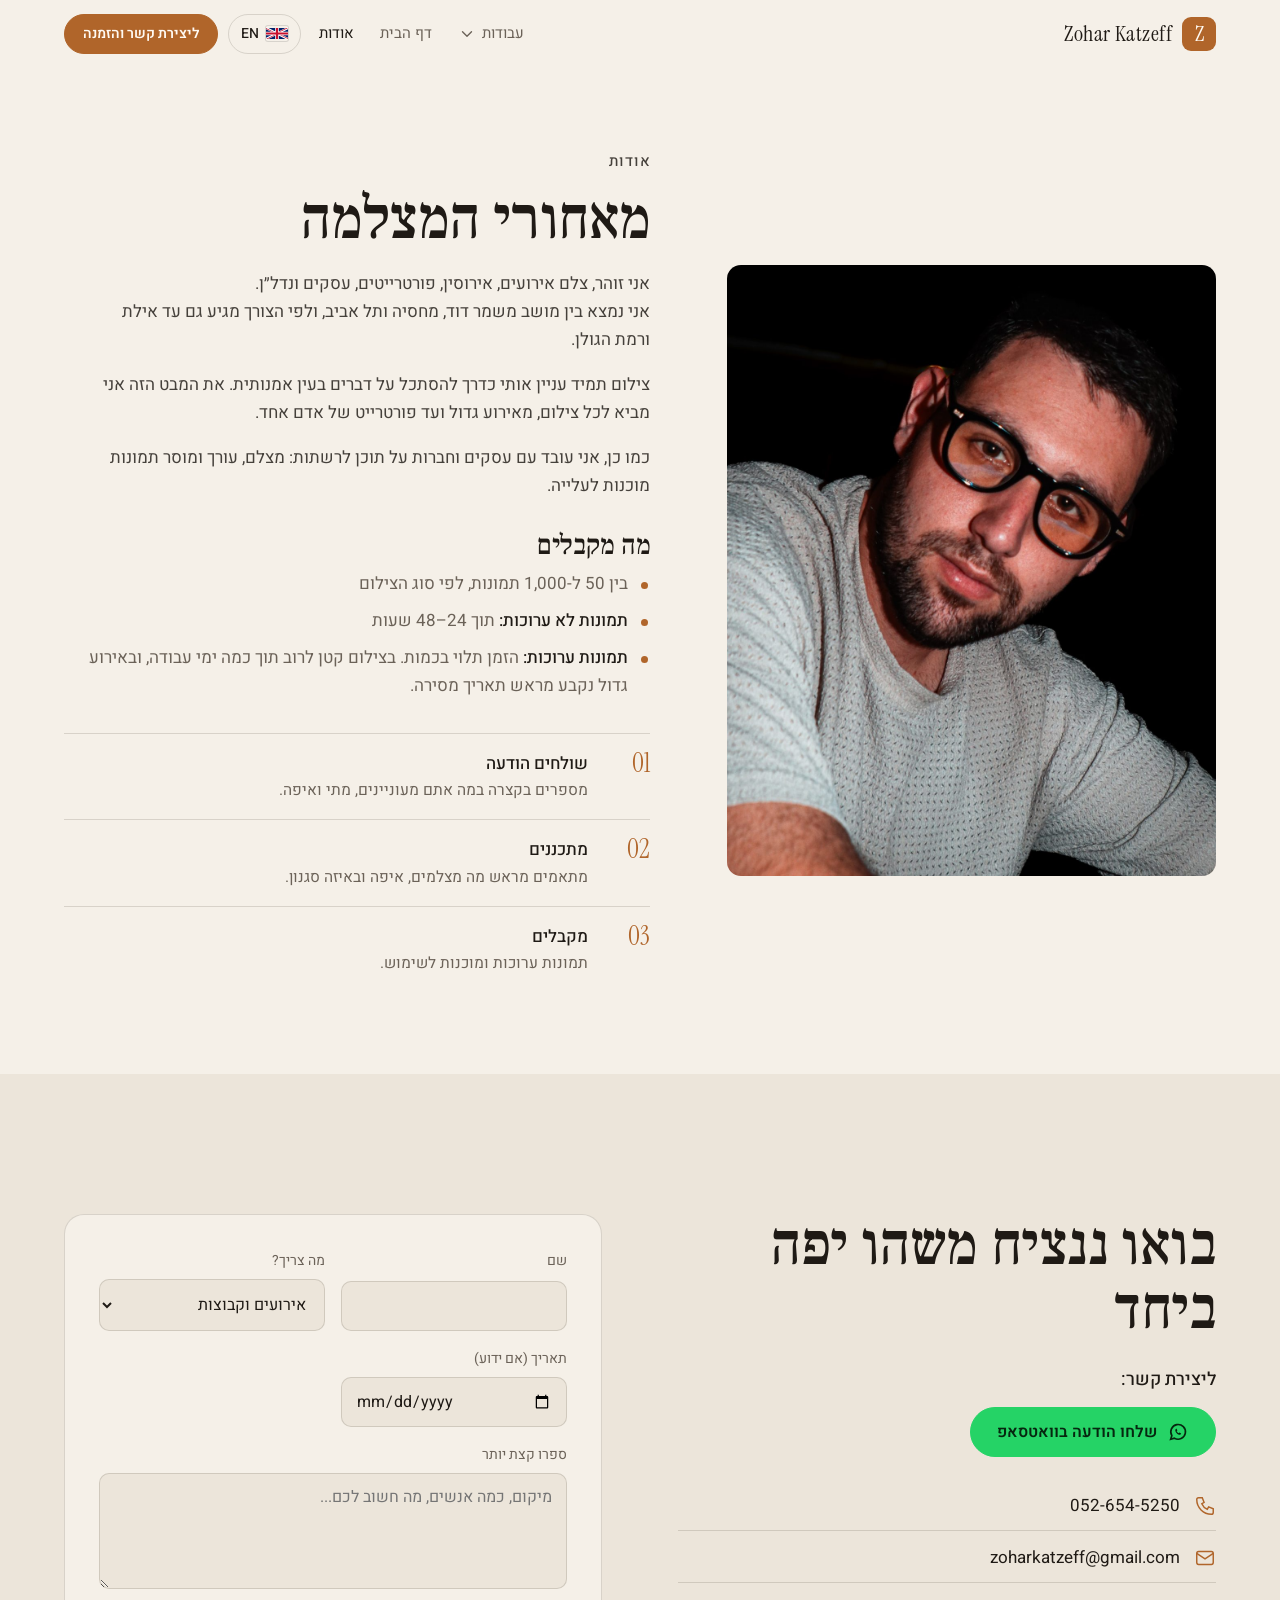
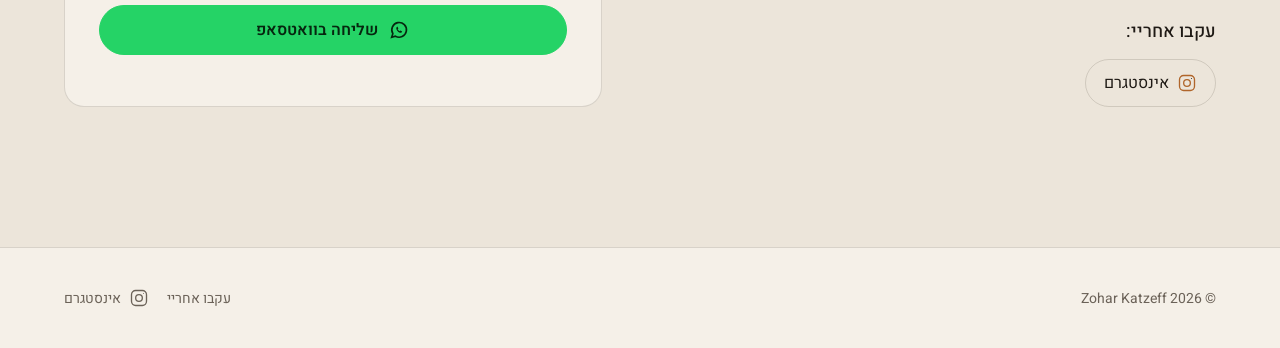
==== about/index.html @ 6be31888 "Portraits: swap the silhouette for the nose-to-nose laugh" ====
<!doctype html>
<html lang="he" dir="rtl">
<head>
<meta charset="utf-8">
<meta name="viewport" content="width=device-width, initial-scale=1, viewport-fit=cover">
<title>אודות וצור קשר · זוהר קאצף צלם</title>
<meta name="description" content="זוהר קאצף, צלם אירועים, אירוסין, פורטרייטים, עסקים ונדל״ן. משמר דוד, מחסיה, תל אביב וכל הארץ. מה מקבלים, איך עובדים ביחד, ויצירת קשר והזמנת צילום בוואטסאפ.">
<!-- seo -->
<link rel="canonical" href="https://zoharkatzeff.com/about/">
<meta property="og:url" content="https://zoharkatzeff.com/about/">
<meta property="og:type" content="website">
<meta property="og:locale" content="he_IL">
<link rel="alternate" hreflang="he" href="https://zoharkatzeff.com/about/">
<link rel="alternate" hreflang="en" href="https://zoharkatzeff.com/about/?lang=en">
<link rel="alternate" hreflang="x-default" href="https://zoharkatzeff.com/about/">
<!-- /seo -->
<meta property="og:title" content="About & contact · Zohar Katzeff">
<meta property="og:description" content="צלם · Photographer">
<meta property="og:image" content="https://zoharkatzeff.com/media/full/self-portrait-001.jpg">
<meta name="theme-color" content="#f5f0e8">
<link rel="icon" href="data:image/svg+xml,%3Csvg xmlns='http://www.w3.org/2000/svg' viewBox='0 0 64 64'%3E%3Crect width='64' height='64' rx='14' fill='%23121110'/%3E%3Ctext x='32' y='45' font-family='Georgia,serif' font-size='38' fill='%23e3a75f' text-anchor='middle'%3EZ%3C/text%3E%3C/svg%3E">
<link rel="preconnect" href="https://fonts.googleapis.com">
<link rel="preconnect" href="https://fonts.gstatic.com" crossorigin>
<link href="https://fonts.googleapis.com/css2?family=Frank+Ruhl+Libre:wght@400;500;700&family=Heebo:wght@300;400;500;600&family=Instrument+Serif:ital@0;1&display=swap" rel="stylesheet">
<link rel="stylesheet" href="../style.css?v=31">
</head>
<body data-page="about" data-base="../">
<header class="nav" id="nav"></header>
<main id="main">

<section class="about" id="about">
  <div class="about-img"><img src="../media/full/self-portrait-001.jpg" alt="Zohar Katzeff · זוהר קאצף"></div>
  <div class="about-text">
    <p class="eyebrow" data-en="About">אודות</p>
    <h1 data-en="Behind the camera">מאחורי המצלמה</h1>
    <p data-en="I'm Zohar, a photographer for events, engagements, portraits, businesses and real estate.<br>I'm based between Moshav Mishmar David, Mahseya and Tel Aviv, and I travel as far as Eilat or the Golan Heights when the shoot calls for it.">אני זוהר, צלם אירועים, אירוסין, פורטרייטים, עסקים ונדל״ן.<br>אני נמצא בין מושב משמר דוד, מחסיה ותל אביב, ולפי הצורך מגיע גם עד אילת ורמת הגולן.</p>
    <p data-en="Photography has always drawn me in as a way of seeing things with an artistic eye. I bring that eye to every shoot, from a big event to a portrait of one person.">צילום תמיד עניין אותי כדרך להסתכל על דברים בעין אמנותית. את המבט הזה אני מביא לכל צילום, מאירוע גדול ועד פורטרייט של אדם אחד.</p>
    <p data-en="I also work with businesses and companies on social content: I shoot, edit and hand over photos that are ready to post.">כמו כן, אני עובד עם עסקים וחברות על תוכן לרשתות: מצלם, עורך ומוסר תמונות מוכנות לעלייה.</p>
    <h2 class="gets-title" data-en="What you get">מה מקבלים</h2>
    <ul class="gets">
      <li data-en="50 to 1,000 photos, depending on the shoot">בין 50 ל-1,000 תמונות, לפי סוג הצילום</li>
      <li data-en="<strong>Unedited photos:</strong> within 24–48 hours"><strong>תמונות לא ערוכות:</strong> תוך 24–48 שעות</li>
      <li data-en="<strong>Edited photos:</strong> depends on how many. A small shoot usually takes a few business days; for a big event, we agree on a delivery date in advance."><strong>תמונות ערוכות:</strong> הזמן תלוי בכמות. בצילום קטן לרוב תוך כמה ימי עבודה, ובאירוע גדול נקבע מראש תאריך מסירה.</li>
    </ul>
    <ol class="steps">
      <li><strong data-en="Message me">שולחים הודעה</strong><span data-en="Tell me briefly what you're looking for, when and where.">מספרים בקצרה במה אתם מעוניינים, מתי ואיפה.</span></li>
      <li><strong data-en="We plan it">מתכננים</strong><span data-en="We agree up front on what we shoot, where, and in what style.">מתאמים מראש מה מצלמים, איפה ובאיזה סגנון.</span></li>
      <li><strong data-en="You get the edit">מקבלים</strong><span data-en="Edited photos, ready to use.">תמונות ערוכות ומוכנות לשימוש.</span></li>
    </ol>
  </div>
</section>

<section class="contact" id="contact">
  <div class="contact-inner">
    <div class="contact-copy">
      <h2 data-en="Let's capture something beautiful together">בואו ננציח משהו יפה ביחד</h2>
      <p class="contact-label" data-en="Get in touch:">ליצירת קשר:</p>
      <a class="btn btn-wa wa-jump" href="#bookForm" id="waJump">
        <svg viewBox="0 0 24 24" aria-hidden="true"><path d="M4 20l1.3-4A8 8 0 1 1 8 18.7z"/><path d="M9 9.5c0 3 2.5 5.5 5.5 5.5l1-1.5-2-1-1 .8a4 4 0 0 1-2-2l.8-1-1-2z" class="fill"/></svg>
        <span data-en="Message me on WhatsApp">שלחו הודעה בוואטסאפ</span>
      </a>
      <div class="contact-links">
        <a href="tel:+972526545250"><svg viewBox="0 0 24 24" aria-hidden="true"><path d="M5 3h4l2 5-2.5 1.5a11 11 0 0 0 6 6L16 13l5 2v4a2 2 0 0 1-2 2A16 16 0 0 1 3 5a2 2 0 0 1 2-2"/></svg><span dir="ltr">052-654-5250</span></a>
        <a href="mailto:zoharkatzeff@gmail.com"><svg viewBox="0 0 24 24" aria-hidden="true"><rect x="3" y="5" width="18" height="14" rx="2"/><path d="m3 7 9 6 9-6"/></svg><span dir="ltr">zoharkatzeff@gmail.com</span></a>
      </div>
      <div class="follow" id="follow"></div>
    </div>
    <form class="form" id="bookForm" novalidate>
      <label><span data-en="Your name">שם</span><input name="name" autocomplete="name" required></label>
      <label><span data-en="What do you need?">מה צריך?</span>
        <select name="service" id="serviceSelect"></select>
      </label>
      <label><span data-en="Date (if you know it)">תאריך (אם ידוע)</span><input name="date" type="date"></label>
      <label class="full"><span data-en="Tell me a bit more">ספרו קצת יותר</span><textarea name="details" rows="4" data-en-placeholder="Location, how many people, what matters to you..." placeholder="מיקום, כמה אנשים, מה חשוב לכם..."></textarea></label>
      <button class="btn btn-wa full" type="submit">
        <svg viewBox="0 0 24 24" aria-hidden="true"><path d="M4 20l1.3-4A8 8 0 1 1 8 18.7z"/><path d="M9 9.5c0 3 2.5 5.5 5.5 5.5l1-1.5-2-1-1 .8a4 4 0 0 1-2-2l.8-1-1-2z" class="fill"/></svg>
        <span data-en="Send on WhatsApp">שליחה בוואטסאפ</span>
      </button>
      <p class="form-err" id="formErr" role="alert" hidden data-en="Please add your name.">נא למלא שם.</p>
    </form>
  </div>
</section>

</main>
<footer class="footer" id="footer"></footer>
<script src="../data/photos.js?v=31"></script>
<script src="../app.js?v=31"></script>
</body>
</html>
---- style.css ----
:root {
  --bg: #f5f0e8;
  --bg-2: #ece5da;
  --bg-3: #e2d9cb;
  --line: rgba(40,30,20,.14);
  --text: #1f1a15;
  --muted: #6b6258;
  --accent: #b0652a;
  --accent-ink: #fffaf3;
  --wa: #25d366;
  --radius: 14px;
  --gutter: clamp(16px, 5vw, 72px);
  --nav-h: 68px;
  --display: "Frank Ruhl Libre", Georgia, serif;
  --body: "Heebo", system-ui, sans-serif;
  --glass: rgba(245,240,232,.7);
  --glass-solid: rgba(245,240,232,.94);
  --shadow: rgba(60,40,20,.18);
  --ghost-line: rgba(31,26,21,.45);
  --text-soft: rgba(31,26,21,.82);
  --err: #b3261e;
  color-scheme: light;
}
html[lang="en"] { --display: "Instrument Serif", Georgia, serif; }

* { box-sizing: border-box; }
html { scroll-behavior: smooth; scroll-padding-top: calc(var(--nav-h) + 16px); }
body {
  margin: 0; background: var(--bg); color: var(--text);
  font: 400 17px/1.65 var(--body); -webkit-font-smoothing: antialiased;
  overflow-x: hidden; min-height: 100svh; display: flex; flex-direction: column;
}
body.locked { overflow: hidden; }
main { flex: 1; }
img { display: block; max-width: 100%; }
a { color: inherit; text-decoration: none; }
button { font: inherit; color: inherit; cursor: pointer; }
h1, h2, h3 { font-family: var(--display); font-weight: 500; line-height: 1.08; margin: 0; letter-spacing: -0.01em; }
h2 { font-size: clamp(34px, 5vw, 60px); }
html[lang="en"] h1, html[lang="en"] h2, html[lang="en"] h3 { font-weight: 400; letter-spacing: 0; }
:focus-visible { outline: 2px solid var(--accent); outline-offset: 3px; border-radius: 6px; }

.eyebrow {
  margin: 0 0 14px; color: var(--accent);
  font-size: 13px; font-weight: 500; letter-spacing: .18em; text-transform: uppercase;
}
html[lang="he"] .eyebrow { letter-spacing: .06em; font-size: 15px; }
.lede { color: var(--muted); max-width: 56ch; margin: 18px 0 0; font-size: 18px; }

/* Buttons */
.btn {
  display: inline-flex; align-items: center; justify-content: center; gap: 10px;
  min-height: 50px; padding: 0 26px; border-radius: 999px; border: 1px solid var(--accent);
  background: var(--accent); color: var(--accent-ink); font-weight: 600; font-size: 16px;
  transition: transform .2s, background .2s, color .2s; white-space: nowrap;
}
.btn:hover { transform: translateY(-2px); }
.btn-sm { min-height: 40px; padding: 0 18px; font-size: 14px; }
.btn svg { width: 22px; height: 22px; fill: none; stroke: currentColor; stroke-width: 1.8; }
.btn svg .fill { fill: currentColor; stroke: none; }
.btn-wa { background: var(--wa); border-color: var(--wa); color: #06260f; }

.icon-btn {
  width: 48px; height: 48px; border-radius: 50%; border: 1px solid var(--line);
  background: var(--glass); backdrop-filter: blur(8px); font-size: 20px;
  display: grid; place-items: center;
}
.icon-btn:hover { border-color: var(--text); }

/* Header + drop-down menu */
.nav {
  position: sticky; top: 0; z-index: 50; height: var(--nav-h); flex: none;
  display: flex; align-items: center; justify-content: space-between; gap: 12px;
  padding: 0 var(--gutter); background: var(--bg); border-bottom: 1px solid transparent;
  transition: border-color .3s;
}
.nav.scrolled { background: var(--glass-solid); backdrop-filter: blur(14px); border-color: var(--line); }
.brand { display: flex; align-items: center; gap: 10px; flex: none; }
.brand-mark {
  width: 34px; height: 34px; border-radius: 9px; display: grid; place-items: center;
  background: var(--accent); color: var(--accent-ink); font: 500 22px/1 "Instrument Serif", Georgia, serif;
}
.brand-name { font: 400 22px/1 "Instrument Serif", Georgia, serif; letter-spacing: .02em; }
.nav-end { display: flex; align-items: center; gap: 10px; }
.nav-link, .menu-btn { color: var(--muted); font-size: 15px; transition: color .2s; }
.nav-link:hover, .nav-link[aria-current], .menu-btn:hover, .menu-btn[aria-expanded="true"] { color: var(--text); }
.nav-link { padding: 0 8px; }
.menu { position: relative; }
.menu-btn {
  display: inline-flex; align-items: center; gap: 6px; height: 40px; padding: 0 8px;
  background: none; border: 0;
}
.menu-btn svg { width: 18px; height: 18px; fill: none; stroke: currentColor; stroke-width: 1.8; stroke-linecap: round; stroke-linejoin: round; }
.menu-chev { transition: transform .2s; }
.menu-btn[aria-expanded="true"] .menu-chev { transform: rotate(180deg); }
.menu-icon { display: none; }
.menu-list {
  position: absolute; top: calc(100% + 10px); inset-inline-start: 0; min-width: 240px;
  display: grid; padding: 8px; border-radius: 14px;
  background: var(--bg-2); border: 1px solid var(--line); box-shadow: 0 18px 50px var(--shadow);
}
.menu-list[hidden] { display: none; }
.menu-list a { padding: 11px 14px; border-radius: 9px; font-size: 16px; white-space: nowrap; }
.menu-list a:hover { background: var(--bg-3); }
.menu-list a[aria-current] { color: var(--accent); }
.menu-about, .menu-home { display: none; }
.menu-about { border-top: 1px solid var(--line); border-radius: 0 0 9px 9px !important; margin-top: 4px; }
.menu-home { border-bottom: 1px solid var(--line); border-radius: 9px 9px 0 0 !important; margin-bottom: 4px; }
.lang {
  height: 40px; min-width: 44px; padding: 0 12px; border-radius: 999px;
  background: transparent; border: 1px solid var(--line); font-size: 14px; font-weight: 500;
}
.lang:hover { border-color: var(--text); }
.lang { display: inline-flex; align-items: center; gap: 7px; }
.lang .flag { width: 22px; height: 15px; border-radius: 2px; box-shadow: 0 0 0 1px rgba(0,0,0,.12); flex: none; }
@media (max-width: 720px) {
  .brand-name, .nav-link { display: none; }
  .menu-about, .menu-home { display: block; }
  .menu-label, .menu-chev { display: none; }
  .menu-icon { display: block; }
  .menu-btn { width: 40px; justify-content: center; padding: 0; border: 1px solid var(--line); border-radius: 999px; color: var(--text); }
  .menu { position: static; }
  .menu-list { inset-inline: var(--gutter); top: calc(var(--nav-h) - 4px); min-width: 0; }
  .nav-end { gap: 8px; }
}

/* Home: one photo, the name, the menu. Nothing on top of the photo.
   Same container and heading style as the category pages. */
.home { display: grid; grid-template-columns: minmax(0, 5fr) minmax(0, 6fr); gap: clamp(32px, 6vw, 96px); align-items: center; }
.home-photo { margin: 0; }
.home-photo img {
  width: 100%; height: auto; max-height: calc(100svh - var(--nav-h) - 120px); object-fit: cover;
  border-radius: var(--radius); animation: fade-in 1.2s ease both;
}
.home .page-head { margin-bottom: clamp(28px, 5vh, 48px); }
/* The name on the home page is in Caveat (Latin only, so Hebrew falls back to the normal heading font) */
.home .page-head h1 { font-family: "Caveat", var(--display); font-weight: 700; font-style: normal; letter-spacing: 0; font-size: clamp(56px, 7.5vw, 104px); line-height: 1; }
.home-cats { display: grid; border-bottom: 1px solid var(--line); max-width: 560px; }
.home-cats a {
  display: flex; align-items: baseline; gap: 18px; padding: 14px 0; border-top: 1px solid var(--line);
  font-size: 19px; transition: color .2s, padding .2s;
}
.home-cats a span { color: var(--accent); font: 400 20px/1 "Instrument Serif", Georgia, serif; min-width: 28px; }
.home-cats a:hover { color: var(--accent); padding-inline-start: 6px; }
@media (max-width: 860px) {
  .home { grid-template-columns: 1fr; }
  .home-photo img { max-height: none; }
}
@keyframes fade-in { from { opacity: 0; } to { opacity: 1; } }

/* Category pages */
.page { padding: clamp(48px, 9vh, 110px) var(--gutter) clamp(60px, 10vh, 120px); max-width: 1500px; width: 100%; margin: 0 auto; }
.page-head { margin-bottom: clamp(40px, 7vh, 80px); }
.page-head h1 { font-size: clamp(42px, 6vw, 80px); }
.page-end {
  display: flex; flex-wrap: wrap; align-items: center; justify-content: space-between; gap: 20px;
  margin-top: clamp(56px, 9vh, 100px); padding-top: 36px; border-top: 1px solid var(--line);
}
.page-end .next { color: var(--muted); font-size: 16px; margin-inline-start: auto; }
.btn-ghost { background: transparent; color: var(--text); border-color: var(--ghost-line); }
.btn-ghost:hover { border-color: var(--text); }
.page-end .next:hover { color: var(--text); }

/* Photo rows (built in app.js: whole photos, each row filled edge to edge) */
.grid { display: flex; flex-direction: column; gap: clamp(14px, 1.8vw, 24px); }
.row { display: flex; gap: clamp(14px, 1.8vw, 24px); }
@media (max-width: 600px) { .grid, .row { gap: 10px; } }
.tile {
  position: relative; min-width: 0; border-radius: 6px; overflow: hidden; cursor: zoom-in; background: var(--bg-3);
  opacity: 0; transform: translateY(18px); transition: opacity .7s ease, transform .7s ease;
}
.tile.in { opacity: 1; transform: none; }
.tile img { position: absolute; inset: 0; width: 100%; height: 100%; object-fit: cover; opacity: 0; transition: opacity .5s, transform .6s; }
.tile img.loaded { opacity: 1; }
.tile:hover img { transform: scale(1.03); }

/* About + contact page */
.about { display: grid; grid-template-columns: 5fr 6fr; gap: clamp(32px, 6vw, 90px); align-items: center; padding: clamp(48px, 9vh, 110px) var(--gutter); max-width: 1400px; margin: 0 auto; }
@media (max-width: 860px) { .about { grid-template-columns: 1fr; } }
.about-img img { width: 100%; aspect-ratio: 4 / 5; object-fit: cover; border-radius: var(--radius); }
.about-text p { color: var(--text-soft); max-width: 56ch; }
.about-text h1 { font-size: clamp(38px, 5vw, 60px); margin-bottom: 16px; }
.steps { list-style: none; padding: 0; margin: 34px 0 0; display: grid; gap: 0; counter-reset: s; }
.steps li { counter-increment: s; display: grid; grid-template-columns: 52px 1fr; gap: 0 10px; padding: 16px 0; border-top: 1px solid var(--line); }
.steps li::before { content: "0" counter(s); grid-row: span 2; color: var(--accent); font: 400 26px/1 "Instrument Serif", Georgia, serif; }
.steps strong { font-weight: 500; }
.steps span { color: var(--muted); font-size: 15.5px; }

.contact { padding: clamp(80px, 11vw, 140px) var(--gutter); background: var(--bg-2); }
.contact-inner { display: grid; grid-template-columns: 1fr 1fr; gap: clamp(32px, 6vw, 90px); max-width: 1240px; margin: 0 auto; }
@media (max-width: 860px) { .contact-inner { grid-template-columns: 1fr; } }
.contact-label { margin: 22px 0 12px; font-size: 18px; font-weight: 500; }
.contact-links { display: grid; gap: 4px; margin-top: 26px; }
.contact-links a { display: flex; align-items: center; gap: 14px; min-height: 48px; font-size: 17px; border-bottom: 1px solid var(--line); }
.contact-links a:hover { color: var(--accent); }
.contact-links svg { width: 22px; height: 22px; fill: none; stroke: var(--accent); stroke-width: 1.6; flex: none; }
.form {
  display: grid; grid-template-columns: 1fr 1fr; gap: 16px; align-content: start;
  background: var(--bg); border: 1px solid var(--line); border-radius: 20px; padding: clamp(20px, 3vw, 34px);
}
.form .full { grid-column: 1 / -1; }
@media (max-width: 520px) { .form { grid-template-columns: 1fr; } }
.form label { display: grid; gap: 7px; font-size: 14px; color: var(--muted); }
.form input, .form select, .form textarea {
  width: 100%; min-height: 48px; padding: 12px 14px; border-radius: 10px;
  border: 1px solid var(--line); background: var(--bg-2); color: var(--text); font: 16px/1.4 var(--body);
}
.form textarea { resize: vertical; }
.form input:focus, .form select:focus, .form textarea:focus { outline: none; border-color: var(--accent); }
.form-err { grid-column: 1 / -1; margin: 0; color: var(--err); font-size: 14px; }

.footer {
  display: flex; justify-content: space-between; gap: 16px; padding: 28px var(--gutter) calc(28px + env(safe-area-inset-bottom));
  border-top: 1px solid var(--line); color: var(--muted); font-size: 14px;
}
.footer a:hover { color: var(--text); }
.footer { align-items: center; flex-wrap: wrap; }
.social { display: flex; align-items: center; gap: 18px; flex-wrap: wrap; }
.social a { display: inline-flex; align-items: center; gap: 8px; min-height: 44px; }
.social svg { width: 20px; height: 20px; fill: none; stroke: currentColor; stroke-width: 1.6; flex: none; }
.social svg .fill { fill: currentColor; stroke: none; }
.follow { margin-top: 34px; }
.social-big { gap: 12px; margin-top: 12px; }
.social-big a { padding: 10px 18px; border: 1px solid var(--line); border-radius: 999px; font-size: 16px; color: var(--text); }
.social-big a:hover { border-color: var(--accent); color: var(--accent); }
.social-big svg { stroke: var(--accent); }

/* Lightbox */
.lightbox {
  position: fixed; inset: 0; z-index: 100; background: rgba(8,7,6,.97);
  display: flex; align-items: center; justify-content: center;
  opacity: 0; pointer-events: none; transition: opacity .3s;
}
.lightbox.open { opacity: 1; pointer-events: auto; }
.lb-figure { margin: 0; display: flex; flex-direction: column; align-items: center; gap: 12px; }
.lb-figure img { max-width: 92vw; max-height: 84svh; object-fit: contain; border-radius: 4px; transition: opacity .25s; }
.lb-figure img.fading { opacity: .25; }
.lb-figure figcaption { font-size: 14px; color: var(--muted); }
.lb-close { position: absolute; top: 14px; inset-inline-end: 14px; z-index: 2; }
.lb-arrow { position: absolute; top: 50%; transform: translateY(-50%); font-size: 30px; line-height: 1; }
.lb-prev { inset-inline-start: 14px; }
.lb-next { inset-inline-end: 14px; }
@media (max-width: 600px) { .lb-arrow { display: none; } }

@media (prefers-reduced-motion: reduce) {
  *, *::before, *::after { transition-duration: .01ms !important; animation: none !important; scroll-behavior: auto !important; }
  .tile { opacity: 1; transform: none; }
}

/* About: "What you get" */
.gets-title { font-family: var(--display); font-size: clamp(22px, 2.4vw, 28px); font-weight: 500; margin: 30px 0 10px; }
.gets { list-style: none; margin: 0 0 8px; padding: 0; display: grid; gap: 10px; }
.gets li { position: relative; padding-inline-start: 22px; color: var(--muted); line-height: 1.6; }
.gets li::before { content: ""; position: absolute; inset-inline-start: 2px; top: .7em; width: 7px; height: 7px; border-radius: 50%; background: var(--accent); }
.gets strong { color: var(--text); font-weight: 500; }

/* the photo viewer stays dark in every theme */
.lightbox { --text: #f2ede4; --muted: #a8a096; --line: rgba(242,237,228,.12); --glass: rgba(18,17,16,.6); color: var(--text); }
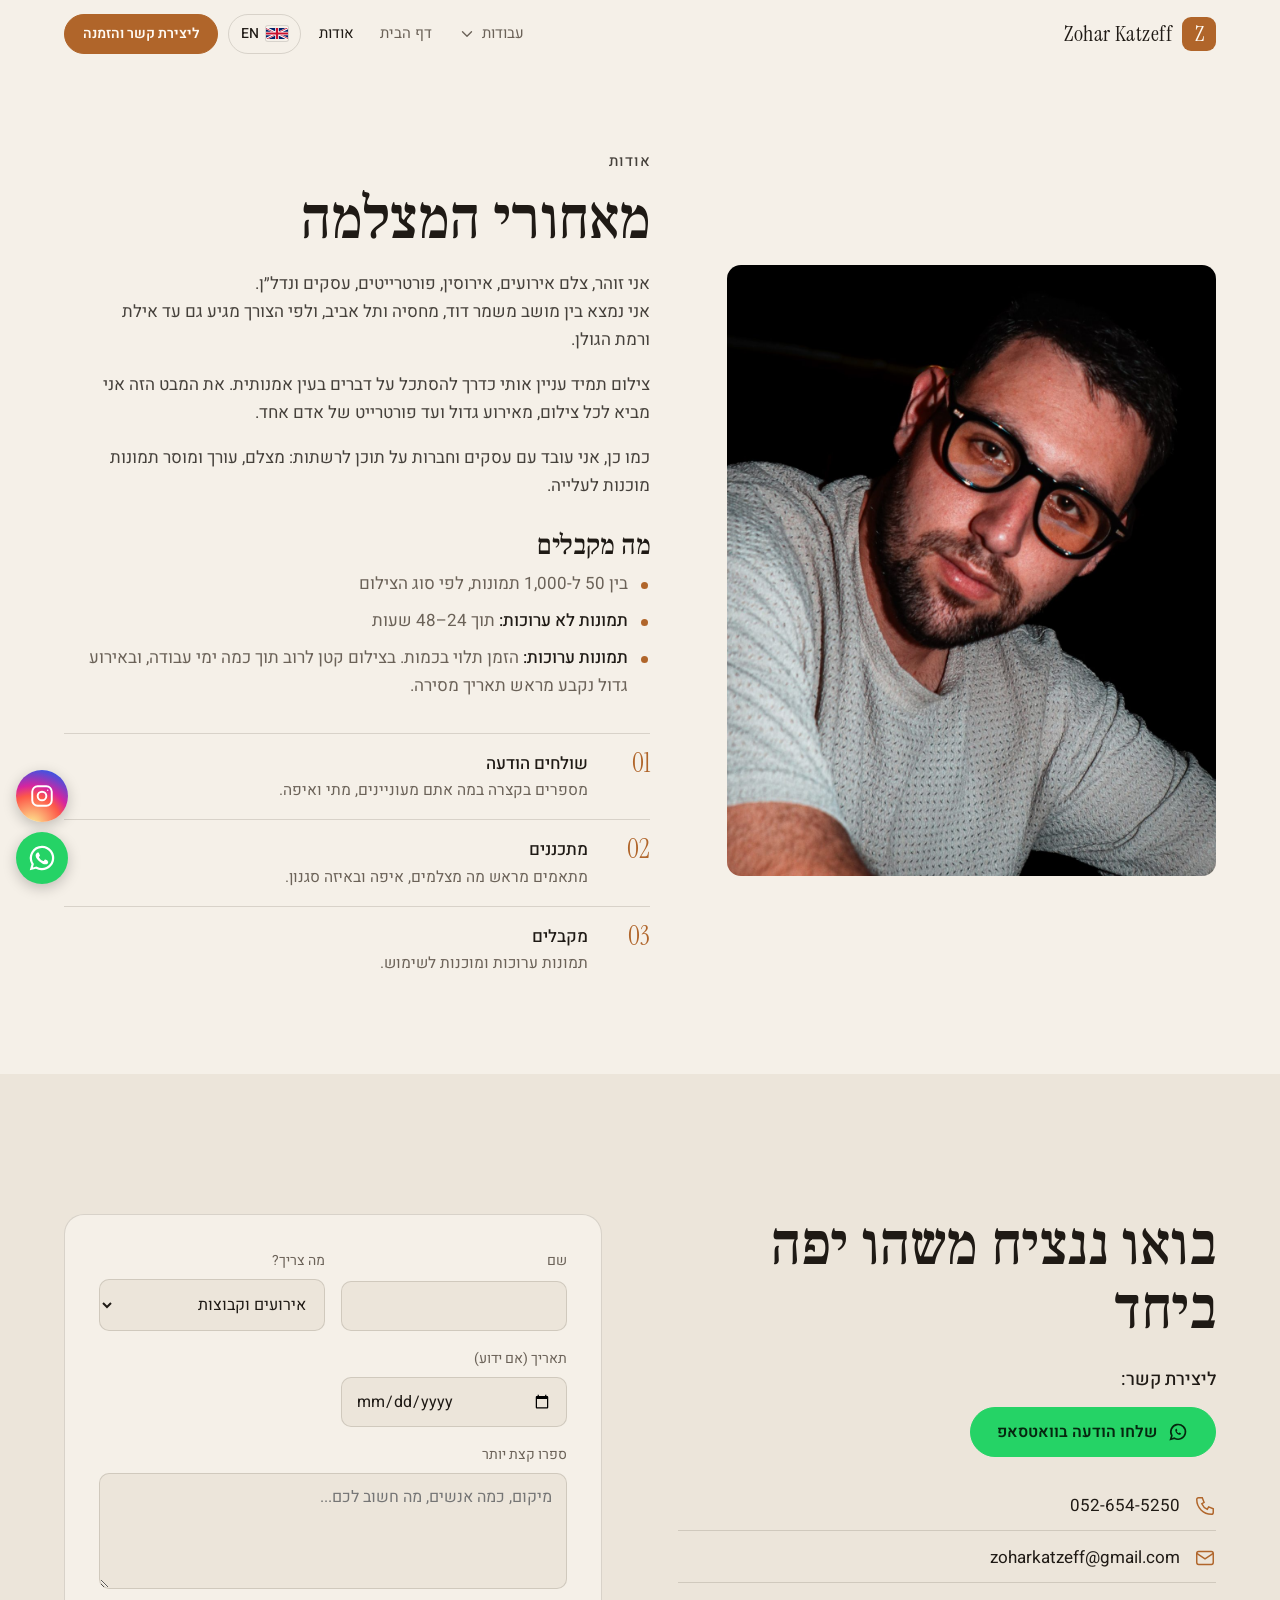
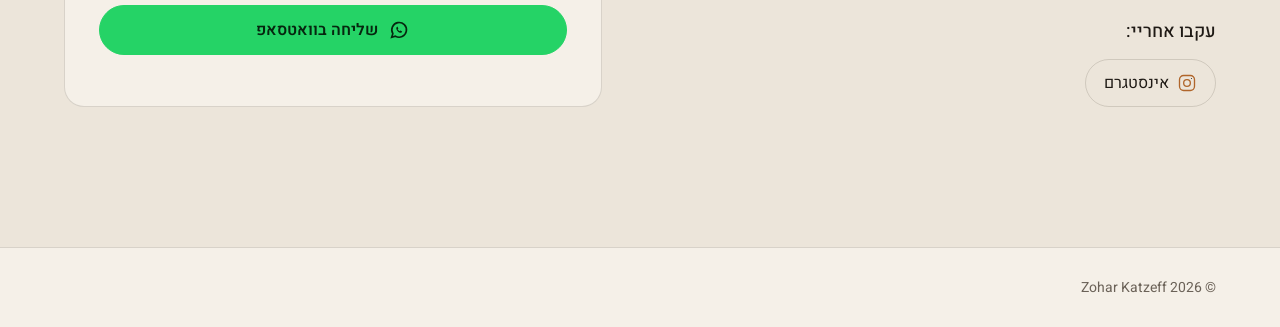
==== commit 6ccd9185: "Floating Instagram and WhatsApp buttons; drop footer social link" ====
--- a/about/index.html
+++ b/about/index.html
@@ -22,7 +22,7 @@
 <link rel="preconnect" href="https://fonts.googleapis.com">
 <link rel="preconnect" href="https://fonts.gstatic.com" crossorigin>
 <link href="https://fonts.googleapis.com/css2?family=Frank+Ruhl+Libre:wght@400;500;700&family=Heebo:wght@300;400;500;600&family=Instrument+Serif:ital@0;1&display=swap" rel="stylesheet">
-<link rel="stylesheet" href="../style.css?v=31">
+<link rel="stylesheet" href="../style.css?v=32">
 </head>
 <body data-page="about" data-base="../">
 <header class="nav" id="nav"></header>
@@ -83,7 +83,7 @@
 
 </main>
 <footer class="footer" id="footer"></footer>
-<script src="../data/photos.js?v=31"></script>
-<script src="../app.js?v=31"></script>
+<script src="../data/photos.js?v=32"></script>
+<script src="../app.js?v=32"></script>
 </body>
 </html>
--- a/style.css
+++ b/style.css
@@ -215,6 +215,23 @@
 }
 .footer a:hover { color: var(--text); }
 .footer { align-items: center; flex-wrap: wrap; }
+
+/* floating Instagram + WhatsApp buttons */
+.fab {
+  position: fixed; z-index: 60; inset-inline-end: 16px; bottom: calc(16px + env(safe-area-inset-bottom));
+  display: flex; flex-direction: column; gap: 10px;
+}
+.fab a {
+  width: 52px; height: 52px; border-radius: 50%; display: grid; place-items: center; color: #fff;
+  box-shadow: 0 4px 14px rgba(0,0,0,.22); transition: transform .2s ease;
+}
+.fab a:hover { transform: scale(1.07); }
+.fab svg { width: 26px; height: 26px; fill: none; stroke: currentColor; stroke-width: 1.8; }
+.fab svg .fill { fill: currentColor; stroke: none; }
+.fab-ig { background: radial-gradient(circle at 30% 107%, #fdf497 0%, #fd5949 45%, #d6249f 60%, #285AEB 90%); }
+.fab-wa { background: #25D366; }
+.fab-wa svg { width: 30px; height: 30px; }
+body.locked .fab { display: none; }
 .social { display: flex; align-items: center; gap: 18px; flex-wrap: wrap; }
 .social a { display: inline-flex; align-items: center; gap: 8px; min-height: 44px; }
 .social svg { width: 20px; height: 20px; fill: none; stroke: currentColor; stroke-width: 1.6; flex: none; }
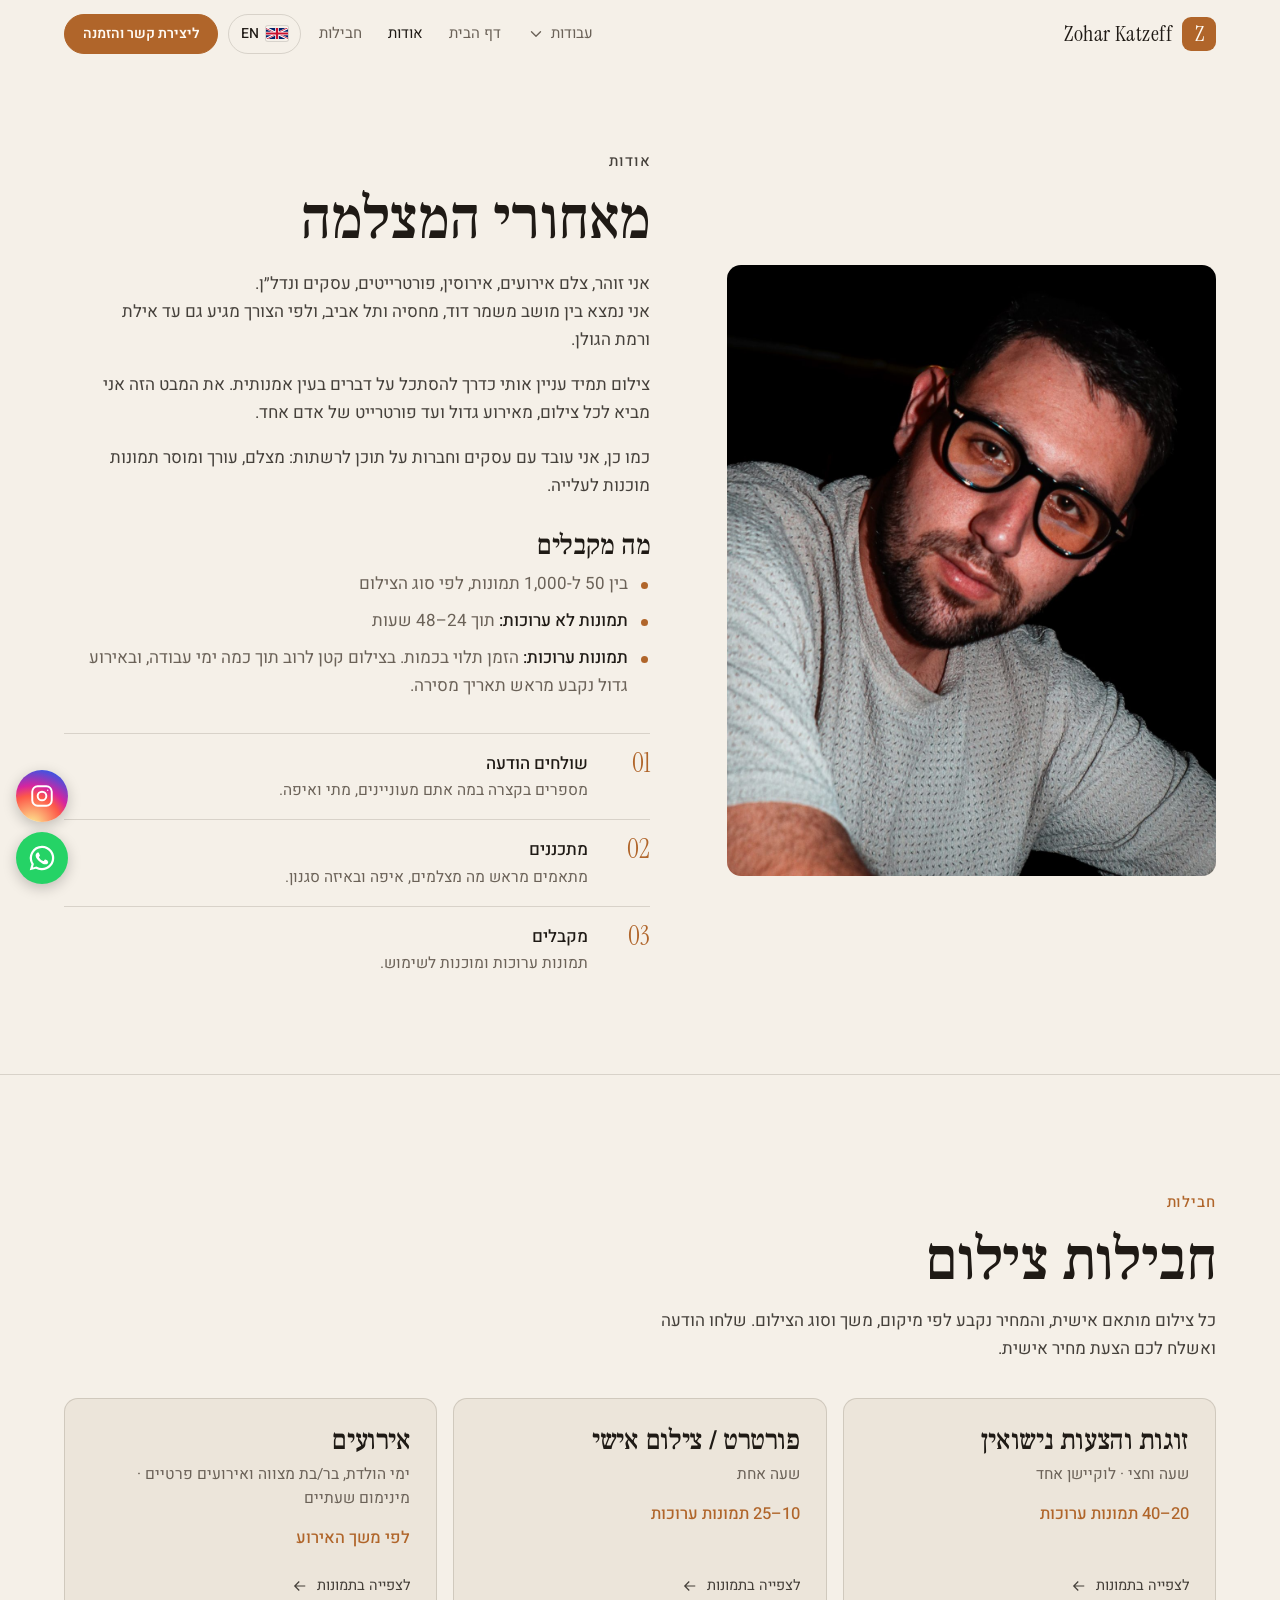
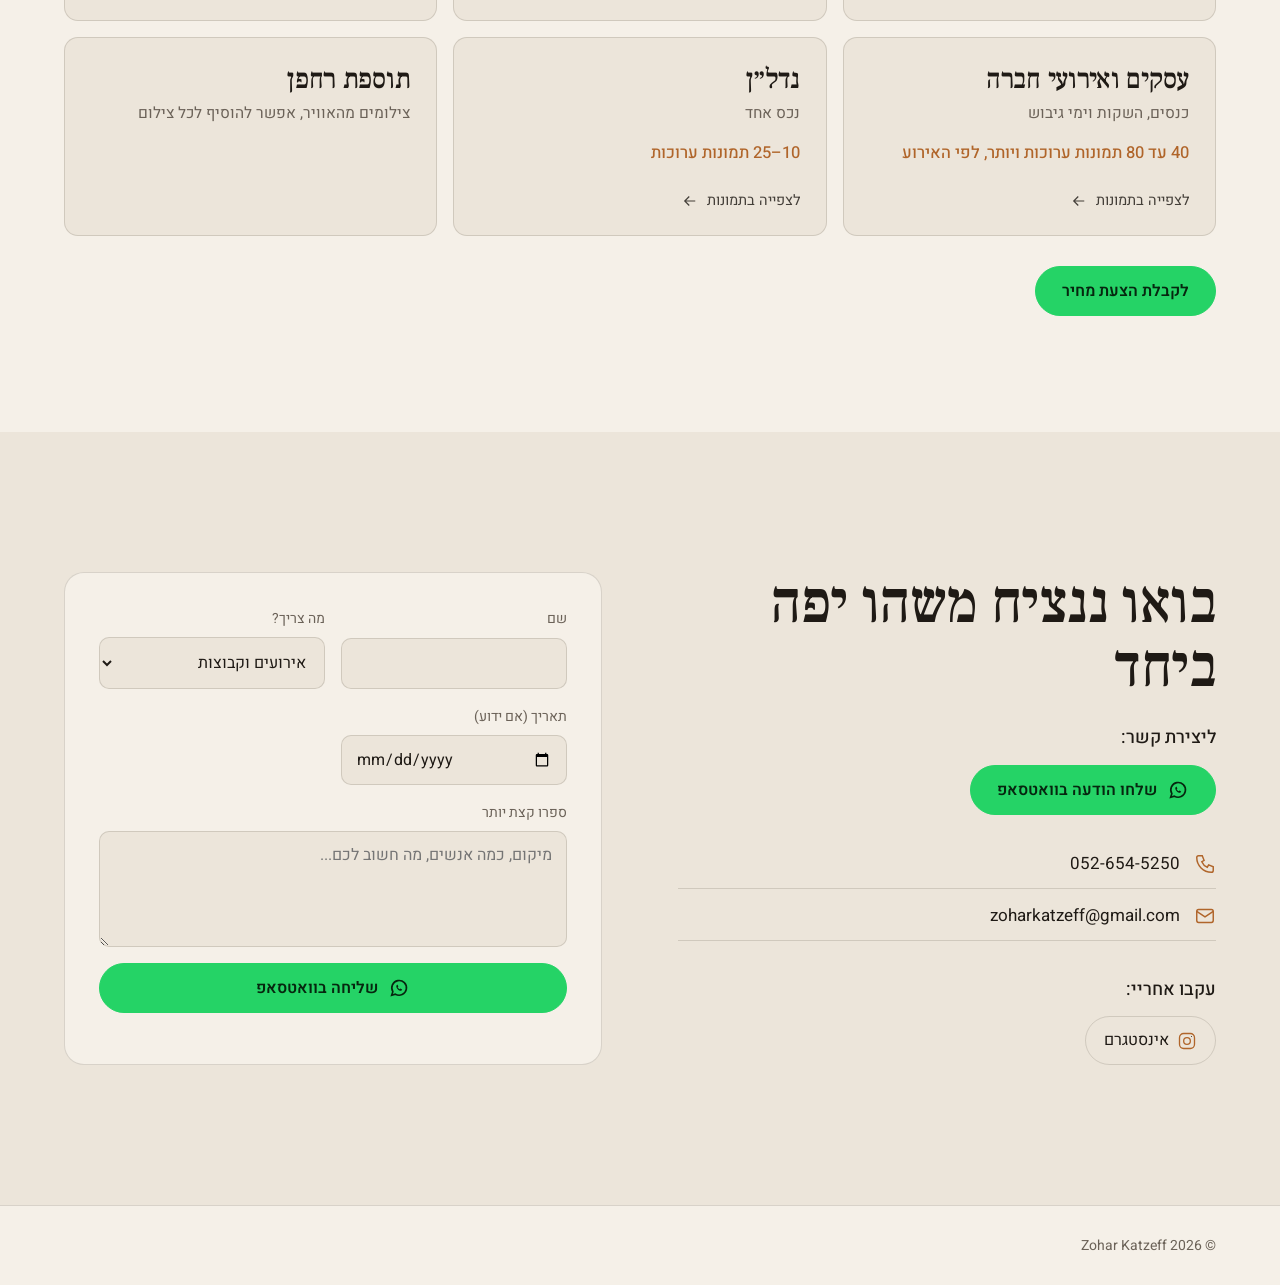
==== commit 57d74d9b: "About page: photography packages section, Packages link in menu" ====
--- a/about/index.html
+++ b/about/index.html
@@ -22,7 +22,7 @@
 <link rel="preconnect" href="https://fonts.googleapis.com">
 <link rel="preconnect" href="https://fonts.gstatic.com" crossorigin>
 <link href="https://fonts.googleapis.com/css2?family=Frank+Ruhl+Libre:wght@400;500;700&family=Heebo:wght@300;400;500;600&family=Instrument+Serif:ital@0;1&display=swap" rel="stylesheet">
-<link rel="stylesheet" href="../style.css?v=32">
+<link rel="stylesheet" href="../style.css?v=34">
 </head>
 <body data-page="about" data-base="../">
 <header class="nav" id="nav"></header>
@@ -47,6 +47,51 @@
       <li><strong data-en="We plan it">מתכננים</strong><span data-en="We agree up front on what we shoot, where, and in what style.">מתאמים מראש מה מצלמים, איפה ובאיזה סגנון.</span></li>
       <li><strong data-en="You get the edit">מקבלים</strong><span data-en="Edited photos, ready to use.">תמונות ערוכות ומוכנות לשימוש.</span></li>
     </ol>
+  </div>
+</section>
+
+<section class="packages" id="packages">
+  <div class="packages-inner">
+    <p class="eyebrow" data-en="Packages">חבילות</p>
+    <h2 data-en="Photography packages">חבילות צילום</h2>
+    <p class="packages-lead" data-en="Every shoot is tailored to you, so the price depends on location, length and type of shoot. Message me and I'll send you a personal quote.">כל צילום מותאם אישית, והמחיר נקבע לפי מיקום, משך וסוג הצילום. שלחו הודעה ואשלח לכם הצעת מחיר אישית.</p>
+    <div class="pkg-grid">
+    <a class="pkg" href="../portraits/">
+      <h3 data-en="Couples & engagement">זוגות והצעות נישואין</h3>
+      <p class="pkg-meta" data-en="1.5 hours · one location">שעה וחצי · לוקיישן אחד</p>
+      <p class="pkg-count" data-en="20–40 edited photos">20–40 תמונות ערוכות</p>
+      <span class="pkg-see"><span data-en="See photos">לצפייה בתמונות</span><svg class="pkg-arrow" viewBox="0 0 24 24" aria-hidden="true"><path d="M5 12h14M13 6l6 6-6 6"/></svg></span>
+    </a>
+    <a class="pkg" href="../portraits/">
+      <h3 data-en="Portrait / personal shoot">פורטרט / צילום אישי</h3>
+      <p class="pkg-meta" data-en="1 hour">שעה אחת</p>
+      <p class="pkg-count" data-en="10–25 edited photos">10–25 תמונות ערוכות</p>
+      <span class="pkg-see"><span data-en="See photos">לצפייה בתמונות</span><svg class="pkg-arrow" viewBox="0 0 24 24" aria-hidden="true"><path d="M5 12h14M13 6l6 6-6 6"/></svg></span>
+    </a>
+    <a class="pkg" href="../events/">
+      <h3 data-en="Events">אירועים</h3>
+      <p class="pkg-meta" data-en="Birthdays, bar/bat mitzvahs and private events · 2-hour minimum">ימי הולדת, בר/בת מצווה ואירועים פרטיים · מינימום שעתיים</p>
+      <p class="pkg-count" data-en="Depends on the length of the event">לפי משך האירוע</p>
+      <span class="pkg-see"><span data-en="See photos">לצפייה בתמונות</span><svg class="pkg-arrow" viewBox="0 0 24 24" aria-hidden="true"><path d="M5 12h14M13 6l6 6-6 6"/></svg></span>
+    </a>
+    <a class="pkg" href="../commercial/">
+      <h3 data-en="Business & company events">עסקים ואירועי חברה</h3>
+      <p class="pkg-meta" data-en="Conferences, launches and team days">כנסים, השקות וימי גיבוש</p>
+      <p class="pkg-count" data-en="40–80+ edited photos, depending on the event">40 עד 80 תמונות ערוכות ויותר, לפי האירוע</p>
+      <span class="pkg-see"><span data-en="See photos">לצפייה בתמונות</span><svg class="pkg-arrow" viewBox="0 0 24 24" aria-hidden="true"><path d="M5 12h14M13 6l6 6-6 6"/></svg></span>
+    </a>
+    <a class="pkg" href="../real-estate/">
+      <h3 data-en="Real estate">נדל״ן</h3>
+      <p class="pkg-meta" data-en="One property">נכס אחד</p>
+      <p class="pkg-count" data-en="10–25 edited photos">10–25 תמונות ערוכות</p>
+      <span class="pkg-see"><span data-en="See photos">לצפייה בתמונות</span><svg class="pkg-arrow" viewBox="0 0 24 24" aria-hidden="true"><path d="M5 12h14M13 6l6 6-6 6"/></svg></span>
+    </a>
+    <div class="pkg">
+      <h3 data-en="Drone add-on">תוספת רחפן</h3>
+      <p class="pkg-meta" data-en="Aerial shots you can add to any shoot">צילומים מהאוויר, אפשר להוסיף לכל צילום</p>
+    </div>
+    </div>
+    <a class="btn btn-wa packages-cta" href="#contact"><span data-en="Get a quote">לקבלת הצעת מחיר</span></a>
   </div>
 </section>
 
@@ -83,7 +128,7 @@
 
 </main>
 <footer class="footer" id="footer"></footer>
-<script src="../data/photos.js?v=32"></script>
-<script src="../app.js?v=32"></script>
+<script src="../data/photos.js?v=34"></script>
+<script src="../app.js?v=34"></script>
 </body>
 </html>
--- a/style.css
+++ b/style.css
@@ -105,6 +105,7 @@
 .menu-list a[aria-current] { color: var(--accent); }
 .menu-about, .menu-home { display: none; }
 .menu-about { border-top: 1px solid var(--line); border-radius: 0 0 9px 9px !important; margin-top: 4px; }
+.menu-list .menu-pkg { border-top: 0; margin-top: 0; }
 .menu-home { border-bottom: 1px solid var(--line); border-radius: 9px 9px 0 0 !important; margin-bottom: 4px; }
 .lang {
   height: 40px; min-width: 44px; padding: 0 12px; border-radius: 999px;
@@ -185,6 +186,28 @@
 .steps li::before { content: "0" counter(s); grid-row: span 2; color: var(--accent); font: 400 26px/1 "Instrument Serif", Georgia, serif; }
 .steps strong { font-weight: 500; }
 .steps span { color: var(--muted); font-size: 15.5px; }
+
+/* packages (about page) */
+.packages { padding: clamp(64px, 9vw, 120px) var(--gutter); border-top: 1px solid var(--line); }
+.packages-inner { max-width: 1240px; margin: 0 auto; }
+.packages h2 { margin-bottom: 14px; }
+.packages-lead { color: var(--text-soft); max-width: 60ch; margin: 0 0 34px; }
+.pkg-grid { display: grid; grid-template-columns: repeat(3, 1fr); gap: 16px; }
+.pkg {
+  display: flex; flex-direction: column; gap: 8px; padding: 26px 26px 22px; border: 1px solid var(--line);
+  border-radius: var(--radius); background: var(--bg-2); transition: border-color .2s ease, transform .2s ease;
+}
+a.pkg:hover { border-color: var(--accent); transform: translateY(-2px); }
+.pkg h3 { font-size: clamp(24px, 2.2vw, 28px); }
+.pkg-meta { margin: 0; color: var(--muted); font-size: 15.5px; line-height: 1.55; }
+.pkg-count { margin: 6px 0 0; color: var(--accent); font-weight: 500; font-size: 16.5px; }
+.pkg-see { margin-top: auto; padding-top: 14px; display: inline-flex; align-items: center; gap: 8px; font-size: 14.5px; color: var(--text-soft); }
+.pkg-arrow { width: 18px; height: 18px; fill: none; stroke: currentColor; stroke-width: 1.6; }
+html[dir="rtl"] .pkg-arrow { transform: scaleX(-1); }
+a.pkg:hover .pkg-see { color: var(--accent); }
+.packages-cta { margin-top: 30px; }
+@media (max-width: 960px) { .pkg-grid { grid-template-columns: repeat(2, 1fr); } }
+@media (max-width: 600px) { .pkg-grid { grid-template-columns: 1fr; } .pkg { padding: 22px 20px 18px; } }
 
 .contact { padding: clamp(80px, 11vw, 140px) var(--gutter); background: var(--bg-2); }
 .contact-inner { display: grid; grid-template-columns: 1fr 1fr; gap: clamp(32px, 6vw, 90px); max-width: 1240px; margin: 0 auto; }
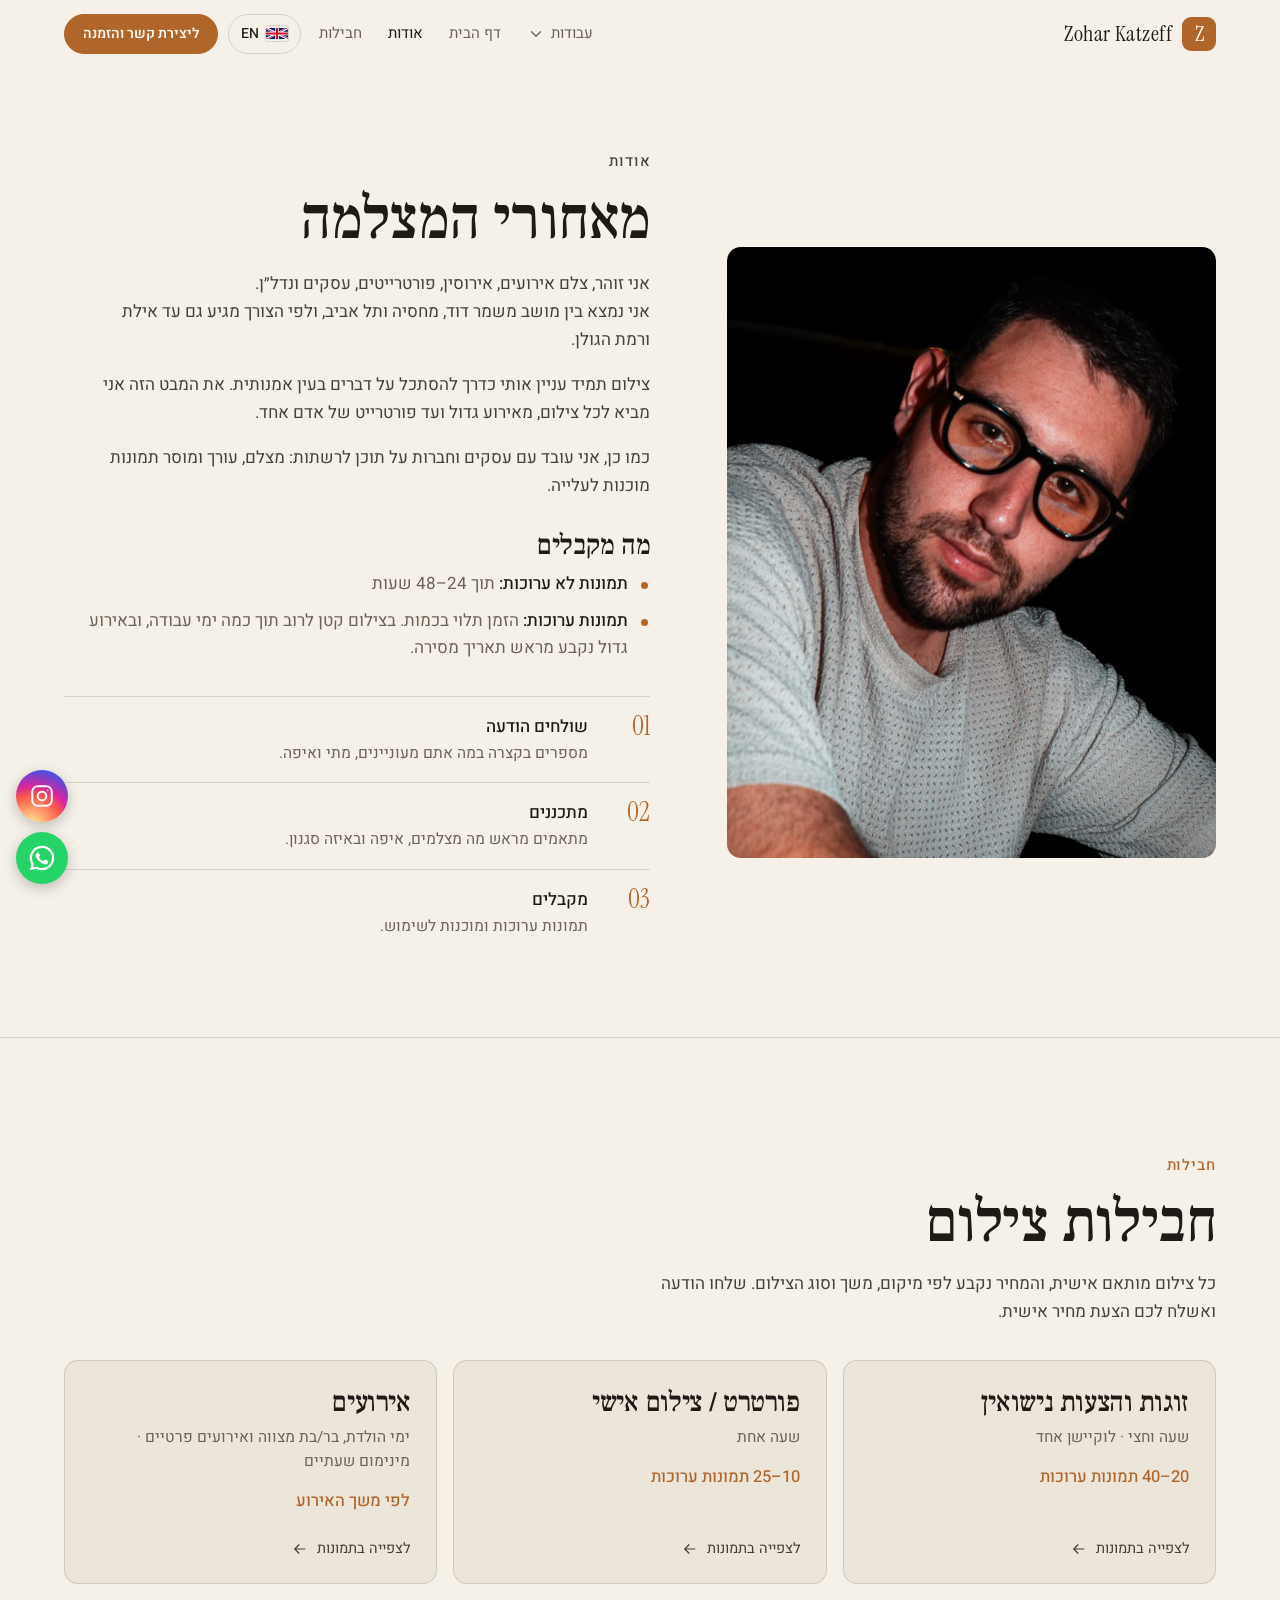
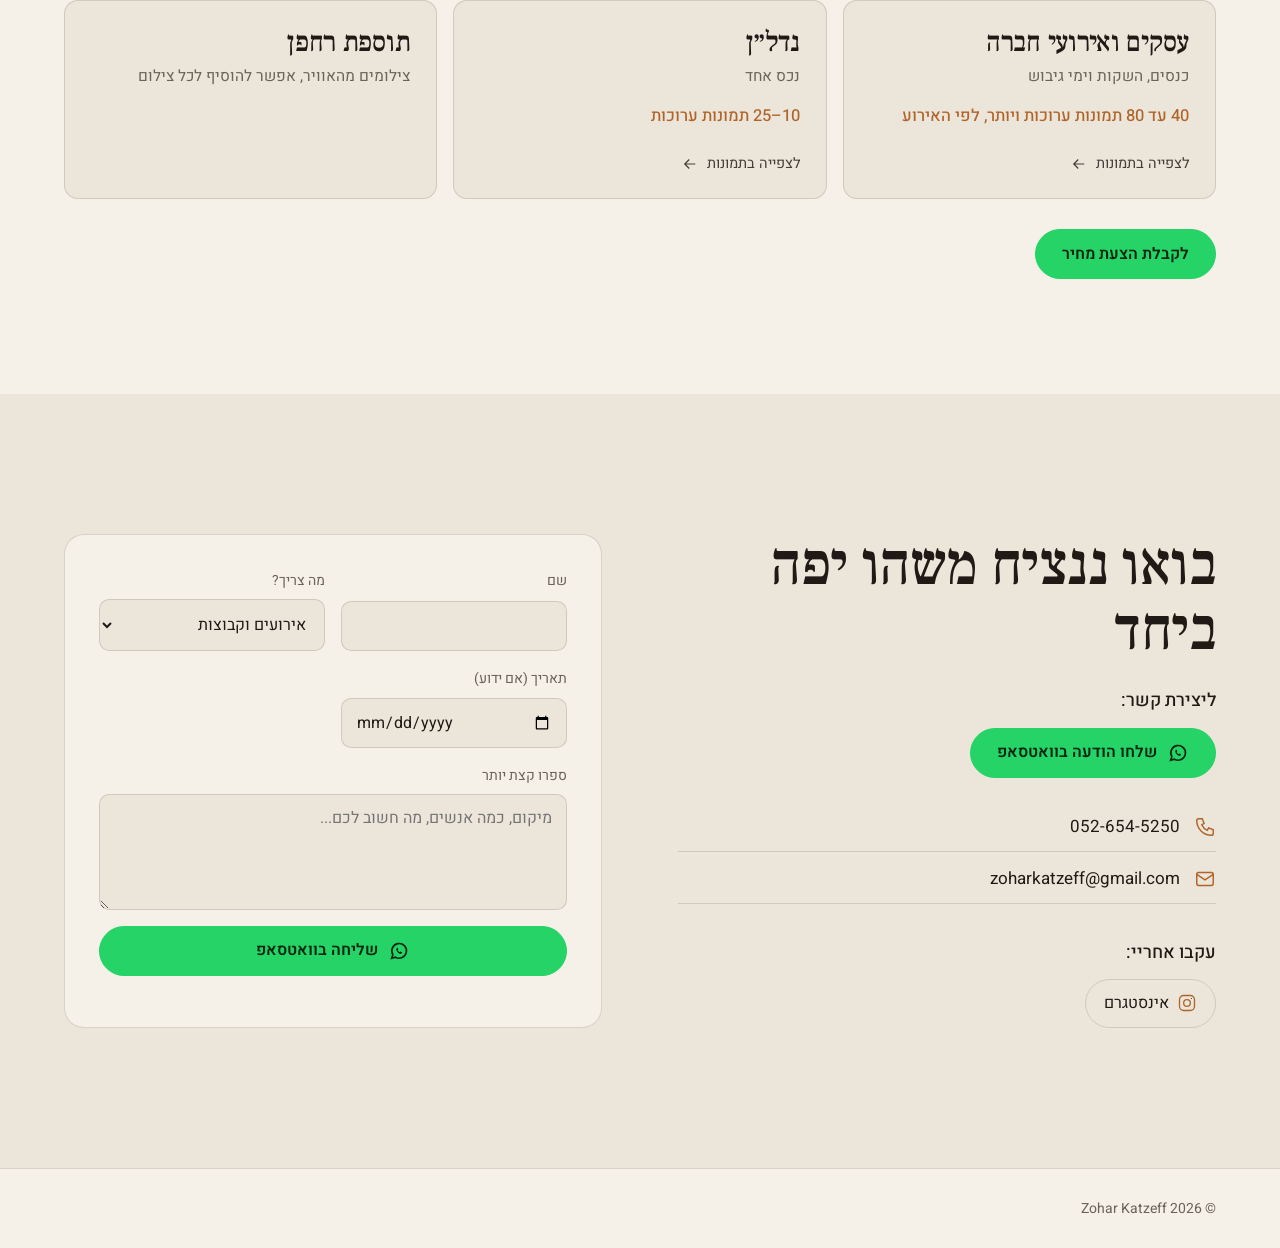
==== commit 1b24af0c: "About: drop the 50-1,000 photos line" ====
--- a/about/index.html
+++ b/about/index.html
@@ -22,7 +22,7 @@
 <link rel="preconnect" href="https://fonts.googleapis.com">
 <link rel="preconnect" href="https://fonts.gstatic.com" crossorigin>
 <link href="https://fonts.googleapis.com/css2?family=Frank+Ruhl+Libre:wght@400;500;700&family=Heebo:wght@300;400;500;600&family=Instrument+Serif:ital@0;1&display=swap" rel="stylesheet">
-<link rel="stylesheet" href="../style.css?v=34">
+<link rel="stylesheet" href="../style.css?v=35">
 </head>
 <body data-page="about" data-base="../">
 <header class="nav" id="nav"></header>
@@ -38,7 +38,6 @@
     <p data-en="I also work with businesses and companies on social content: I shoot, edit and hand over photos that are ready to post.">כמו כן, אני עובד עם עסקים וחברות על תוכן לרשתות: מצלם, עורך ומוסר תמונות מוכנות לעלייה.</p>
     <h2 class="gets-title" data-en="What you get">מה מקבלים</h2>
     <ul class="gets">
-      <li data-en="50 to 1,000 photos, depending on the shoot">בין 50 ל-1,000 תמונות, לפי סוג הצילום</li>
       <li data-en="<strong>Unedited photos:</strong> within 24–48 hours"><strong>תמונות לא ערוכות:</strong> תוך 24–48 שעות</li>
       <li data-en="<strong>Edited photos:</strong> depends on how many. A small shoot usually takes a few business days; for a big event, we agree on a delivery date in advance."><strong>תמונות ערוכות:</strong> הזמן תלוי בכמות. בצילום קטן לרוב תוך כמה ימי עבודה, ובאירוע גדול נקבע מראש תאריך מסירה.</li>
     </ul>
@@ -128,7 +127,7 @@
 
 </main>
 <footer class="footer" id="footer"></footer>
-<script src="../data/photos.js?v=34"></script>
-<script src="../app.js?v=34"></script>
+<script src="../data/photos.js?v=35"></script>
+<script src="../app.js?v=35"></script>
 </body>
 </html>
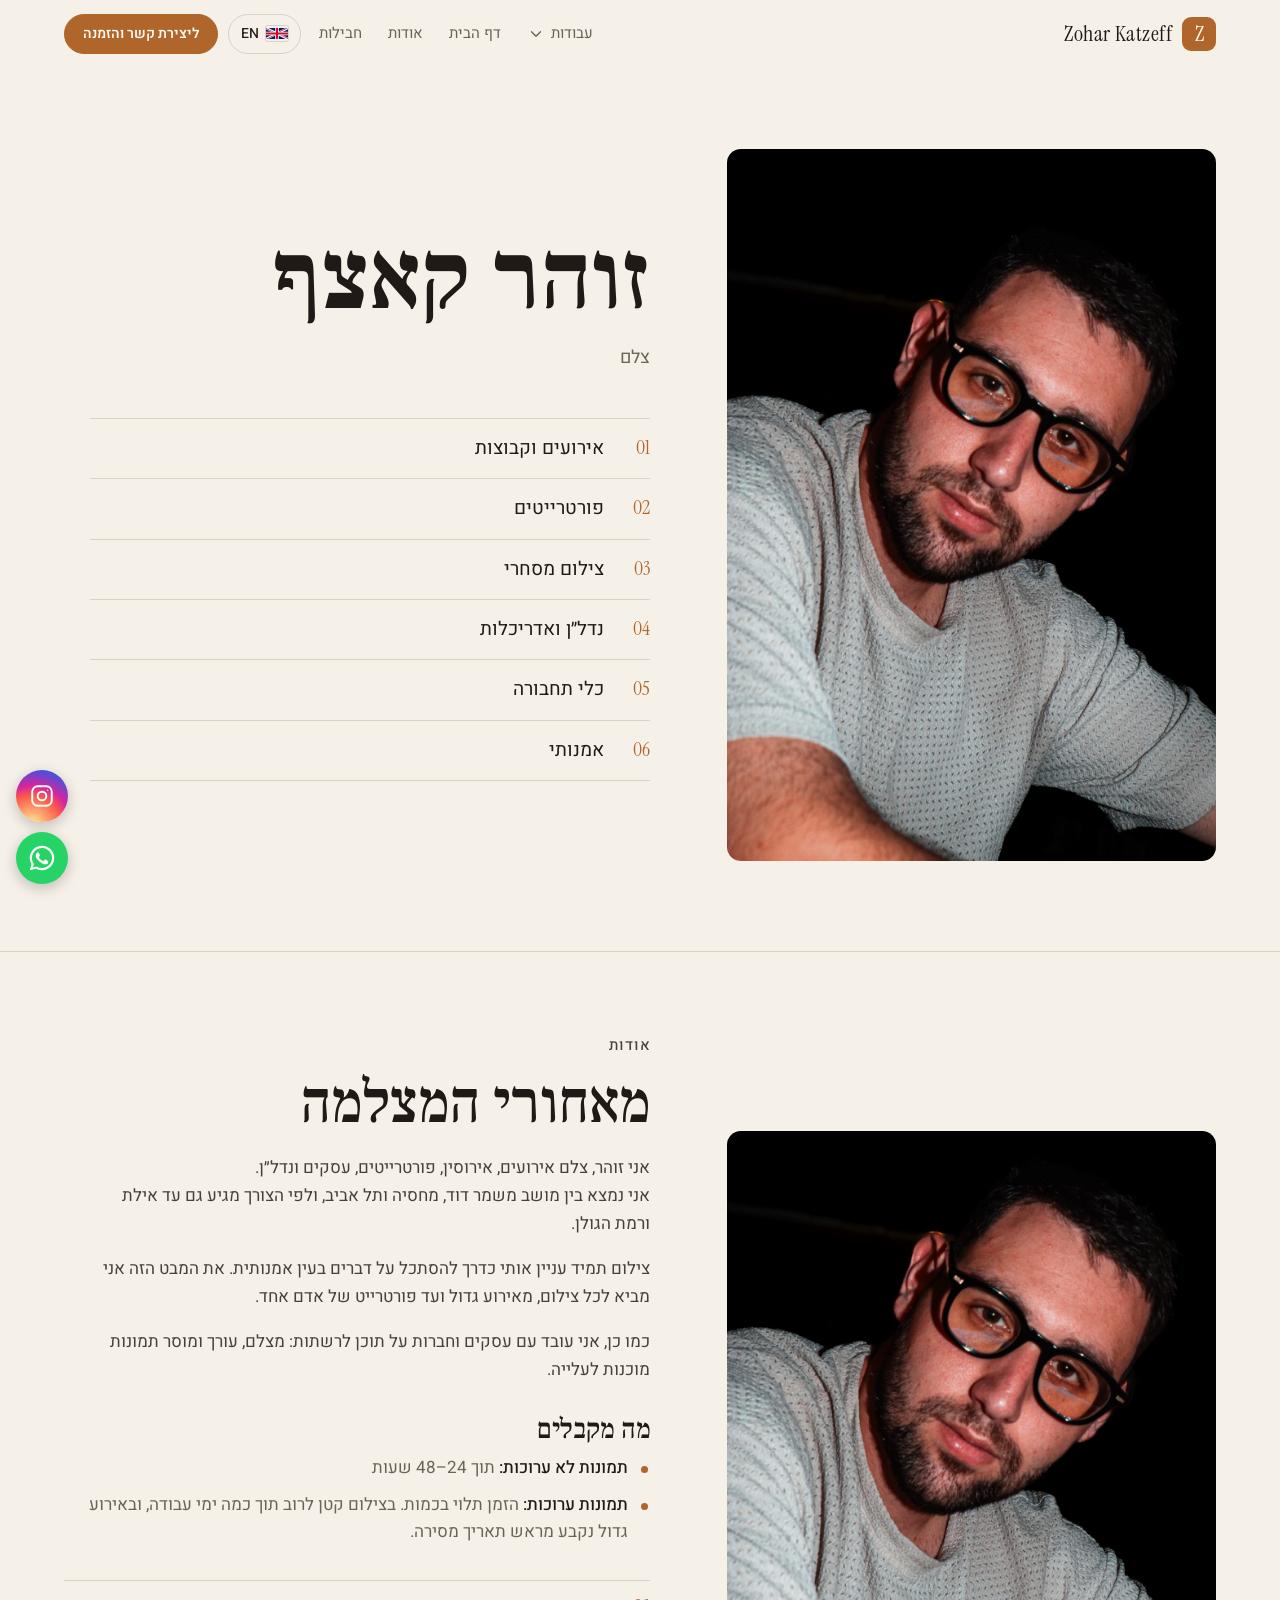
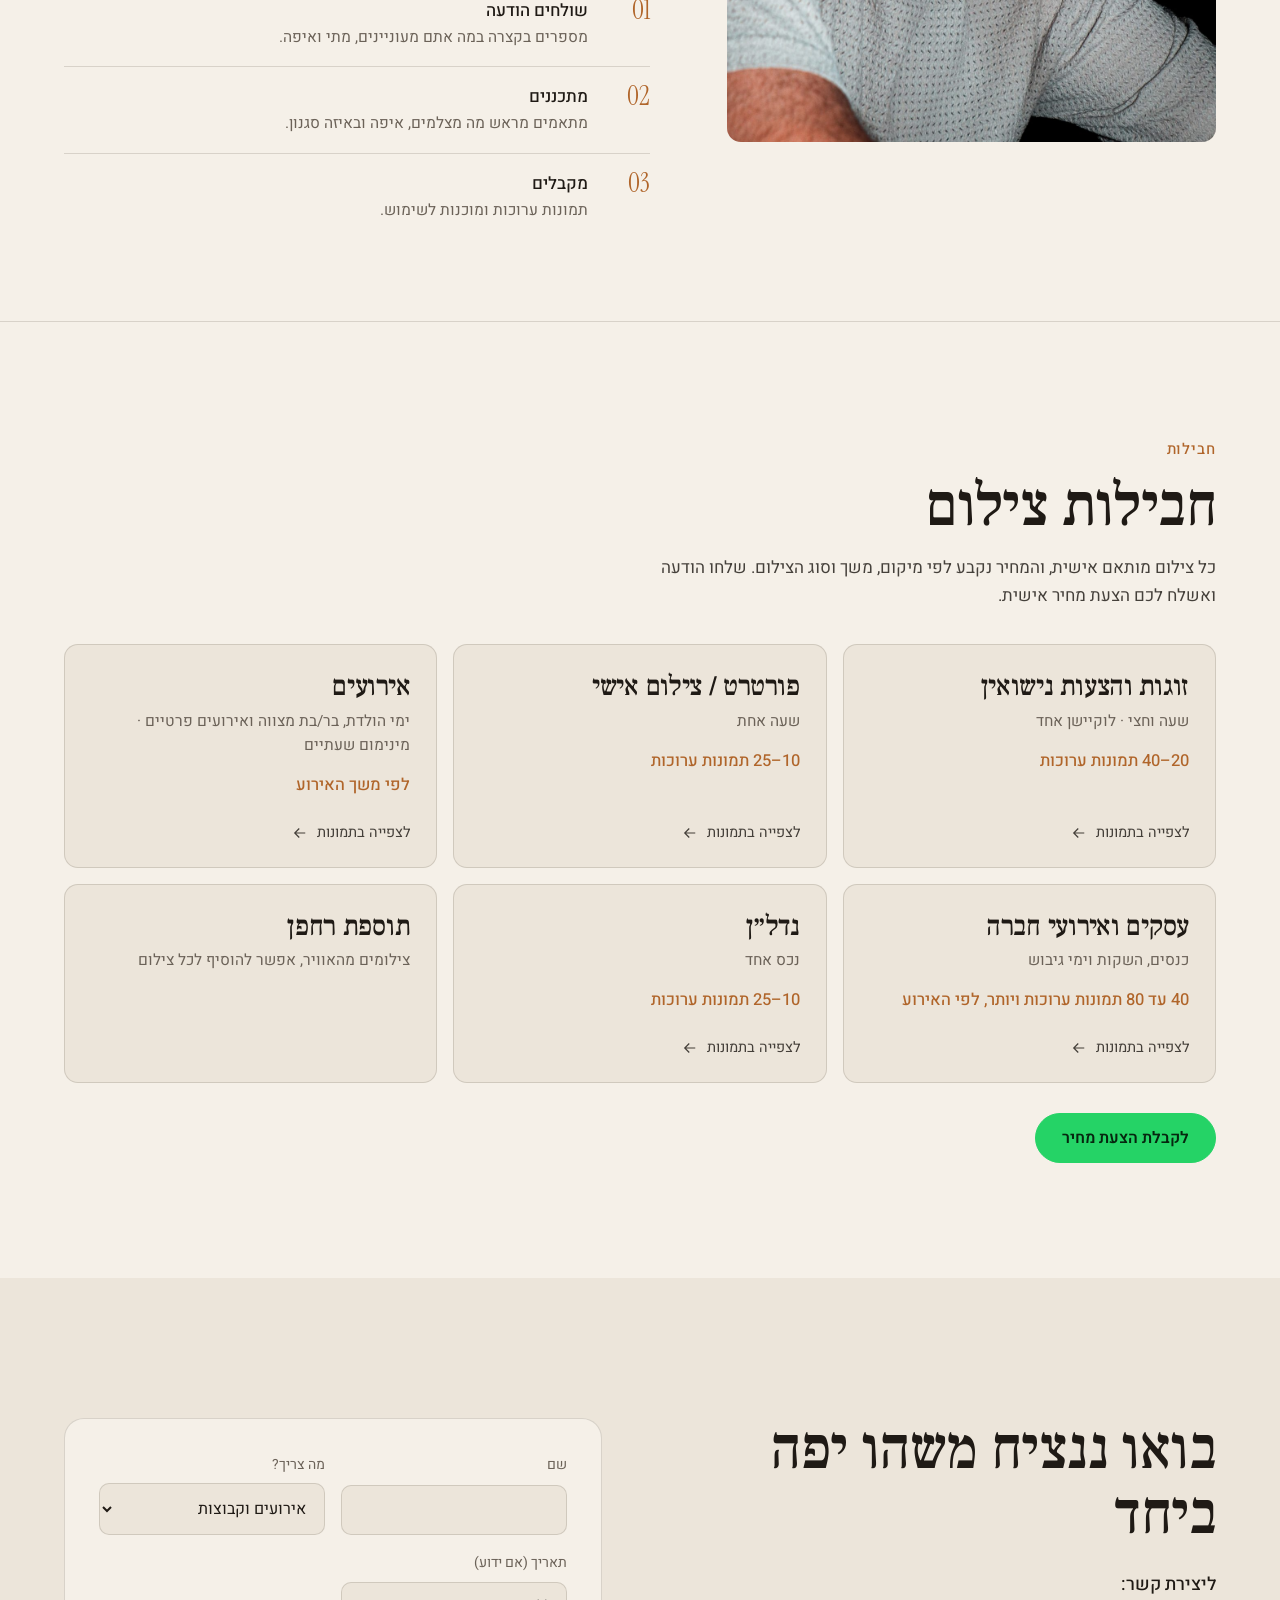
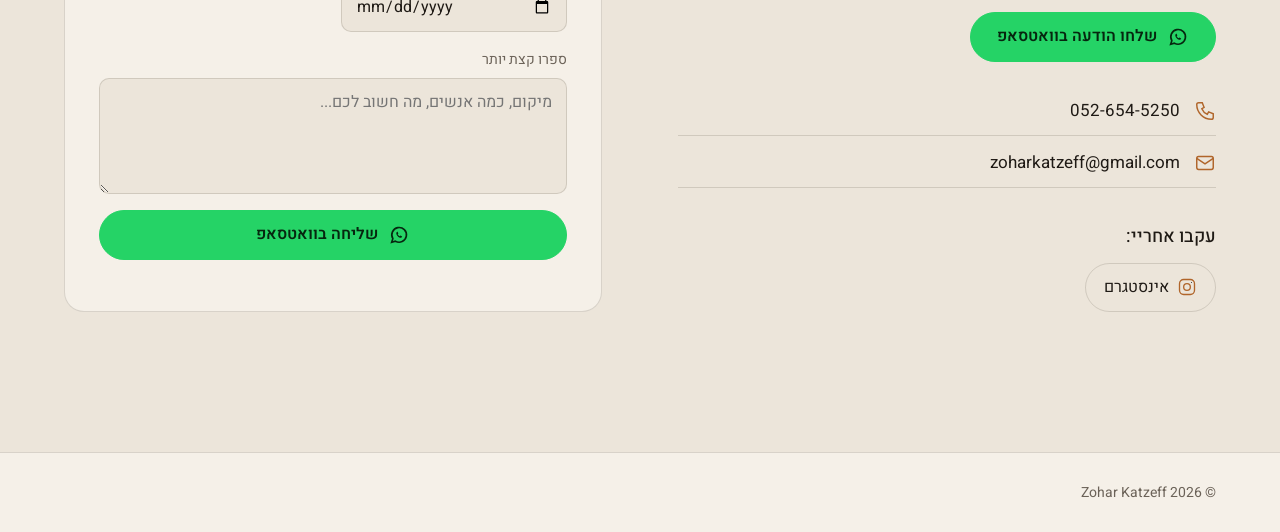
==== commit 8cf2a739: "One-page home: about, packages and contact on the home page; menu links scroll; /about/ redirects" ====
--- a/about/index.html
+++ b/about/index.html
@@ -1,133 +1,8 @@
 <!doctype html>
-<html lang="he" dir="rtl">
-<head>
-<meta charset="utf-8">
-<meta name="viewport" content="width=device-width, initial-scale=1, viewport-fit=cover">
-<title>אודות וצור קשר · זוהר קאצף צלם</title>
-<meta name="description" content="זוהר קאצף, צלם אירועים, אירוסין, פורטרייטים, עסקים ונדל״ן. משמר דוד, מחסיה, תל אביב וכל הארץ. מה מקבלים, איך עובדים ביחד, ויצירת קשר והזמנת צילום בוואטסאפ.">
-<!-- seo -->
-<link rel="canonical" href="https://zoharkatzeff.com/about/">
-<meta property="og:url" content="https://zoharkatzeff.com/about/">
-<meta property="og:type" content="website">
-<meta property="og:locale" content="he_IL">
-<link rel="alternate" hreflang="he" href="https://zoharkatzeff.com/about/">
-<link rel="alternate" hreflang="en" href="https://zoharkatzeff.com/about/?lang=en">
-<link rel="alternate" hreflang="x-default" href="https://zoharkatzeff.com/about/">
-<!-- /seo -->
-<meta property="og:title" content="About & contact · Zohar Katzeff">
-<meta property="og:description" content="צלם · Photographer">
-<meta property="og:image" content="https://zoharkatzeff.com/media/full/self-portrait-001.jpg">
-<meta name="theme-color" content="#f5f0e8">
-<link rel="icon" href="data:image/svg+xml,%3Csvg xmlns='http://www.w3.org/2000/svg' viewBox='0 0 64 64'%3E%3Crect width='64' height='64' rx='14' fill='%23121110'/%3E%3Ctext x='32' y='45' font-family='Georgia,serif' font-size='38' fill='%23e3a75f' text-anchor='middle'%3EZ%3C/text%3E%3C/svg%3E">
-<link rel="preconnect" href="https://fonts.googleapis.com">
-<link rel="preconnect" href="https://fonts.gstatic.com" crossorigin>
-<link href="https://fonts.googleapis.com/css2?family=Frank+Ruhl+Libre:wght@400;500;700&family=Heebo:wght@300;400;500;600&family=Instrument+Serif:ital@0;1&display=swap" rel="stylesheet">
-<link rel="stylesheet" href="../style.css?v=35">
-</head>
-<body data-page="about" data-base="../">
-<header class="nav" id="nav"></header>
-<main id="main">
-
-<section class="about" id="about">
-  <div class="about-img"><img src="../media/full/self-portrait-001.jpg" alt="Zohar Katzeff · זוהר קאצף"></div>
-  <div class="about-text">
-    <p class="eyebrow" data-en="About">אודות</p>
-    <h1 data-en="Behind the camera">מאחורי המצלמה</h1>
-    <p data-en="I'm Zohar, a photographer for events, engagements, portraits, businesses and real estate.<br>I'm based between Moshav Mishmar David, Mahseya and Tel Aviv, and I travel as far as Eilat or the Golan Heights when the shoot calls for it.">אני זוהר, צלם אירועים, אירוסין, פורטרייטים, עסקים ונדל״ן.<br>אני נמצא בין מושב משמר דוד, מחסיה ותל אביב, ולפי הצורך מגיע גם עד אילת ורמת הגולן.</p>
-    <p data-en="Photography has always drawn me in as a way of seeing things with an artistic eye. I bring that eye to every shoot, from a big event to a portrait of one person.">צילום תמיד עניין אותי כדרך להסתכל על דברים בעין אמנותית. את המבט הזה אני מביא לכל צילום, מאירוע גדול ועד פורטרייט של אדם אחד.</p>
-    <p data-en="I also work with businesses and companies on social content: I shoot, edit and hand over photos that are ready to post.">כמו כן, אני עובד עם עסקים וחברות על תוכן לרשתות: מצלם, עורך ומוסר תמונות מוכנות לעלייה.</p>
-    <h2 class="gets-title" data-en="What you get">מה מקבלים</h2>
-    <ul class="gets">
-      <li data-en="<strong>Unedited photos:</strong> within 24–48 hours"><strong>תמונות לא ערוכות:</strong> תוך 24–48 שעות</li>
-      <li data-en="<strong>Edited photos:</strong> depends on how many. A small shoot usually takes a few business days; for a big event, we agree on a delivery date in advance."><strong>תמונות ערוכות:</strong> הזמן תלוי בכמות. בצילום קטן לרוב תוך כמה ימי עבודה, ובאירוע גדול נקבע מראש תאריך מסירה.</li>
-    </ul>
-    <ol class="steps">
-      <li><strong data-en="Message me">שולחים הודעה</strong><span data-en="Tell me briefly what you're looking for, when and where.">מספרים בקצרה במה אתם מעוניינים, מתי ואיפה.</span></li>
-      <li><strong data-en="We plan it">מתכננים</strong><span data-en="We agree up front on what we shoot, where, and in what style.">מתאמים מראש מה מצלמים, איפה ובאיזה סגנון.</span></li>
-      <li><strong data-en="You get the edit">מקבלים</strong><span data-en="Edited photos, ready to use.">תמונות ערוכות ומוכנות לשימוש.</span></li>
-    </ol>
-  </div>
-</section>
-
-<section class="packages" id="packages">
-  <div class="packages-inner">
-    <p class="eyebrow" data-en="Packages">חבילות</p>
-    <h2 data-en="Photography packages">חבילות צילום</h2>
-    <p class="packages-lead" data-en="Every shoot is tailored to you, so the price depends on location, length and type of shoot. Message me and I'll send you a personal quote.">כל צילום מותאם אישית, והמחיר נקבע לפי מיקום, משך וסוג הצילום. שלחו הודעה ואשלח לכם הצעת מחיר אישית.</p>
-    <div class="pkg-grid">
-    <a class="pkg" href="../portraits/">
-      <h3 data-en="Couples & engagement">זוגות והצעות נישואין</h3>
-      <p class="pkg-meta" data-en="1.5 hours · one location">שעה וחצי · לוקיישן אחד</p>
-      <p class="pkg-count" data-en="20–40 edited photos">20–40 תמונות ערוכות</p>
-      <span class="pkg-see"><span data-en="See photos">לצפייה בתמונות</span><svg class="pkg-arrow" viewBox="0 0 24 24" aria-hidden="true"><path d="M5 12h14M13 6l6 6-6 6"/></svg></span>
-    </a>
-    <a class="pkg" href="../portraits/">
-      <h3 data-en="Portrait / personal shoot">פורטרט / צילום אישי</h3>
-      <p class="pkg-meta" data-en="1 hour">שעה אחת</p>
-      <p class="pkg-count" data-en="10–25 edited photos">10–25 תמונות ערוכות</p>
-      <span class="pkg-see"><span data-en="See photos">לצפייה בתמונות</span><svg class="pkg-arrow" viewBox="0 0 24 24" aria-hidden="true"><path d="M5 12h14M13 6l6 6-6 6"/></svg></span>
-    </a>
-    <a class="pkg" href="../events/">
-      <h3 data-en="Events">אירועים</h3>
-      <p class="pkg-meta" data-en="Birthdays, bar/bat mitzvahs and private events · 2-hour minimum">ימי הולדת, בר/בת מצווה ואירועים פרטיים · מינימום שעתיים</p>
-      <p class="pkg-count" data-en="Depends on the length of the event">לפי משך האירוע</p>
-      <span class="pkg-see"><span data-en="See photos">לצפייה בתמונות</span><svg class="pkg-arrow" viewBox="0 0 24 24" aria-hidden="true"><path d="M5 12h14M13 6l6 6-6 6"/></svg></span>
-    </a>
-    <a class="pkg" href="../commercial/">
-      <h3 data-en="Business & company events">עסקים ואירועי חברה</h3>
-      <p class="pkg-meta" data-en="Conferences, launches and team days">כנסים, השקות וימי גיבוש</p>
-      <p class="pkg-count" data-en="40–80+ edited photos, depending on the event">40 עד 80 תמונות ערוכות ויותר, לפי האירוע</p>
-      <span class="pkg-see"><span data-en="See photos">לצפייה בתמונות</span><svg class="pkg-arrow" viewBox="0 0 24 24" aria-hidden="true"><path d="M5 12h14M13 6l6 6-6 6"/></svg></span>
-    </a>
-    <a class="pkg" href="../real-estate/">
-      <h3 data-en="Real estate">נדל״ן</h3>
-      <p class="pkg-meta" data-en="One property">נכס אחד</p>
-      <p class="pkg-count" data-en="10–25 edited photos">10–25 תמונות ערוכות</p>
-      <span class="pkg-see"><span data-en="See photos">לצפייה בתמונות</span><svg class="pkg-arrow" viewBox="0 0 24 24" aria-hidden="true"><path d="M5 12h14M13 6l6 6-6 6"/></svg></span>
-    </a>
-    <div class="pkg">
-      <h3 data-en="Drone add-on">תוספת רחפן</h3>
-      <p class="pkg-meta" data-en="Aerial shots you can add to any shoot">צילומים מהאוויר, אפשר להוסיף לכל צילום</p>
-    </div>
-    </div>
-    <a class="btn btn-wa packages-cta" href="#contact"><span data-en="Get a quote">לקבלת הצעת מחיר</span></a>
-  </div>
-</section>
-
-<section class="contact" id="contact">
-  <div class="contact-inner">
-    <div class="contact-copy">
-      <h2 data-en="Let's capture something beautiful together">בואו ננציח משהו יפה ביחד</h2>
-      <p class="contact-label" data-en="Get in touch:">ליצירת קשר:</p>
-      <a class="btn btn-wa wa-jump" href="#bookForm" id="waJump">
-        <svg viewBox="0 0 24 24" aria-hidden="true"><path d="M4 20l1.3-4A8 8 0 1 1 8 18.7z"/><path d="M9 9.5c0 3 2.5 5.5 5.5 5.5l1-1.5-2-1-1 .8a4 4 0 0 1-2-2l.8-1-1-2z" class="fill"/></svg>
-        <span data-en="Message me on WhatsApp">שלחו הודעה בוואטסאפ</span>
-      </a>
-      <div class="contact-links">
-        <a href="tel:+972526545250"><svg viewBox="0 0 24 24" aria-hidden="true"><path d="M5 3h4l2 5-2.5 1.5a11 11 0 0 0 6 6L16 13l5 2v4a2 2 0 0 1-2 2A16 16 0 0 1 3 5a2 2 0 0 1 2-2"/></svg><span dir="ltr">052-654-5250</span></a>
-        <a href="mailto:zoharkatzeff@gmail.com"><svg viewBox="0 0 24 24" aria-hidden="true"><rect x="3" y="5" width="18" height="14" rx="2"/><path d="m3 7 9 6 9-6"/></svg><span dir="ltr">zoharkatzeff@gmail.com</span></a>
-      </div>
-      <div class="follow" id="follow"></div>
-    </div>
-    <form class="form" id="bookForm" novalidate>
-      <label><span data-en="Your name">שם</span><input name="name" autocomplete="name" required></label>
-      <label><span data-en="What do you need?">מה צריך?</span>
-        <select name="service" id="serviceSelect"></select>
-      </label>
-      <label><span data-en="Date (if you know it)">תאריך (אם ידוע)</span><input name="date" type="date"></label>
-      <label class="full"><span data-en="Tell me a bit more">ספרו קצת יותר</span><textarea name="details" rows="4" data-en-placeholder="Location, how many people, what matters to you..." placeholder="מיקום, כמה אנשים, מה חשוב לכם..."></textarea></label>
-      <button class="btn btn-wa full" type="submit">
-        <svg viewBox="0 0 24 24" aria-hidden="true"><path d="M4 20l1.3-4A8 8 0 1 1 8 18.7z"/><path d="M9 9.5c0 3 2.5 5.5 5.5 5.5l1-1.5-2-1-1 .8a4 4 0 0 1-2-2l.8-1-1-2z" class="fill"/></svg>
-        <span data-en="Send on WhatsApp">שליחה בוואטסאפ</span>
-      </button>
-      <p class="form-err" id="formErr" role="alert" hidden data-en="Please add your name.">נא למלא שם.</p>
-    </form>
-  </div>
-</section>
-
-</main>
-<footer class="footer" id="footer"></footer>
-<script src="../data/photos.js?v=35"></script>
-<script src="../app.js?v=35"></script>
-</body>
-</html>
+<html lang="he"><head><meta charset="utf-8">
+<title>זוהר קאצף · צלם</title>
+<link rel="canonical" href="https://zoharkatzeff.com/">
+<meta name="robots" content="noindex">
+<meta http-equiv="refresh" content="0; url=../#about">
+<script>location.replace("../" + location.search + (location.hash || "#about"));</script>
+</head><body><a href="../#about">zoharkatzeff.com</a></body></html>
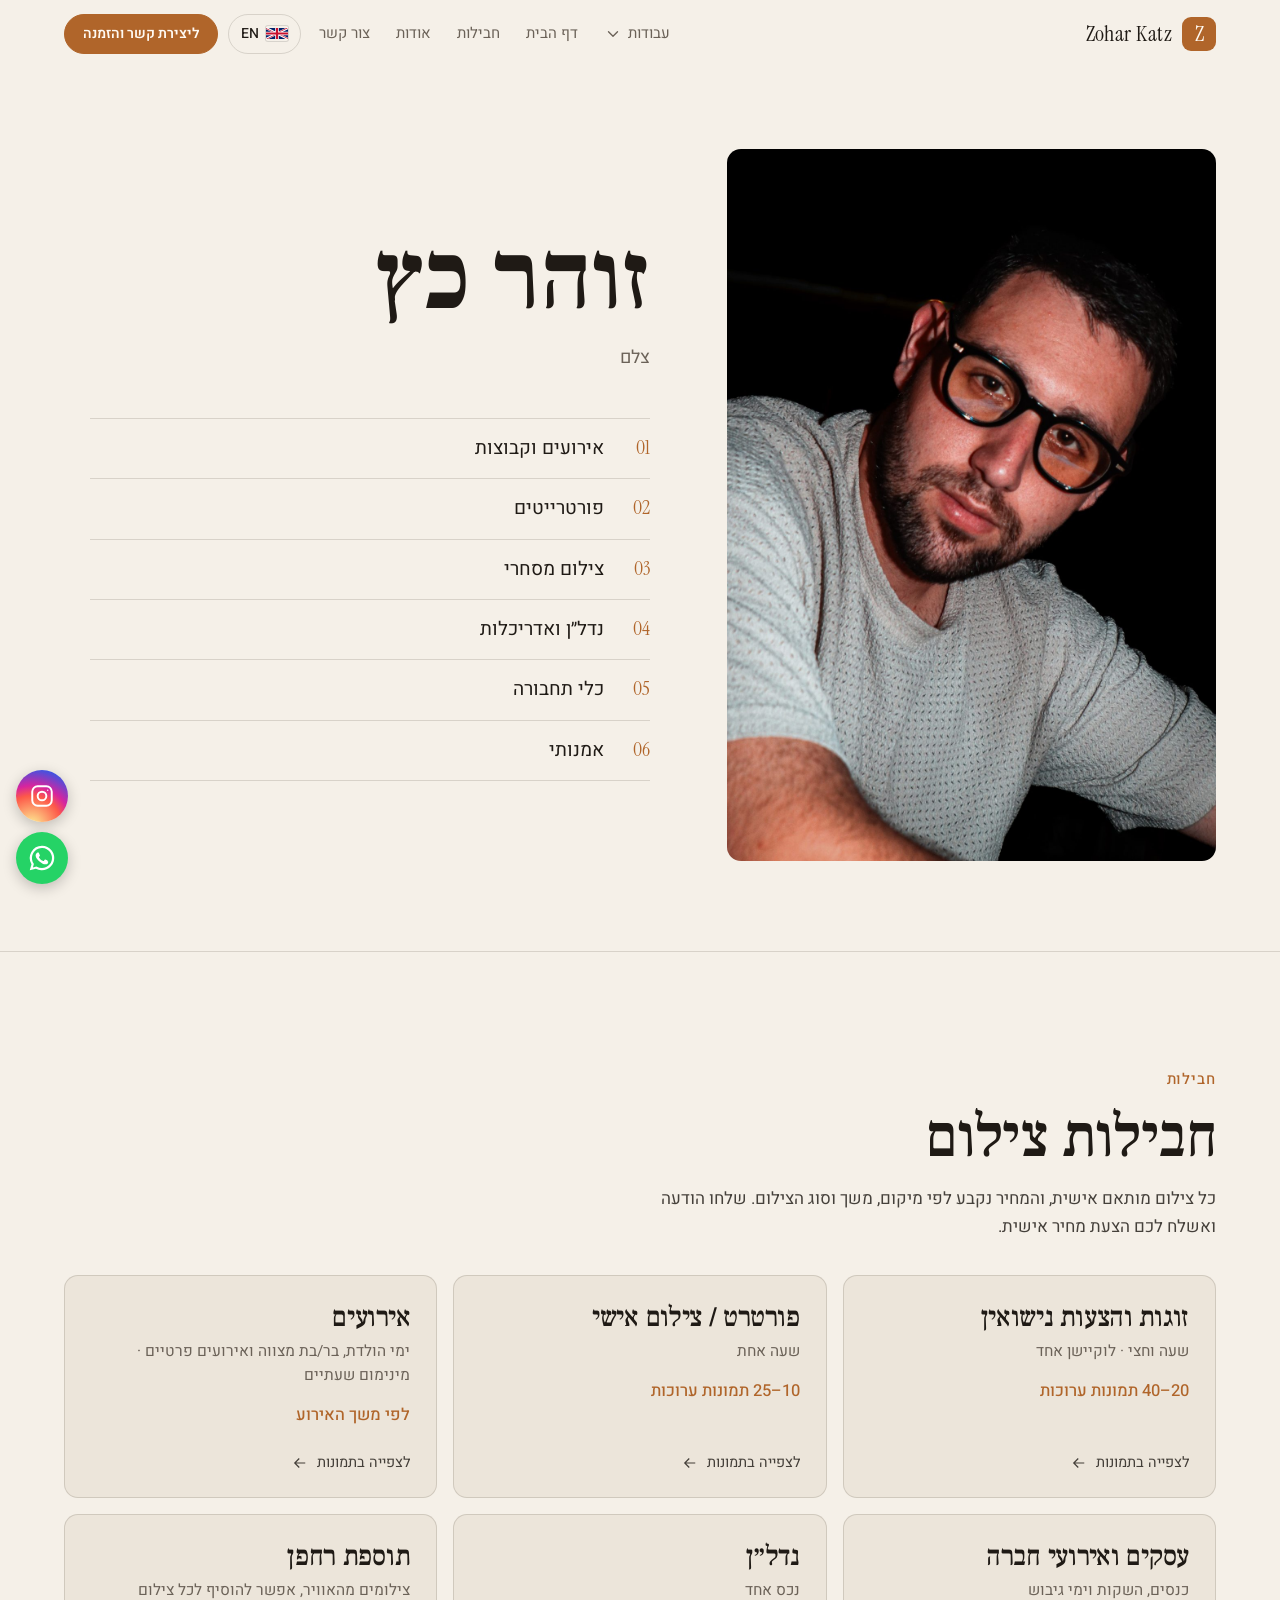
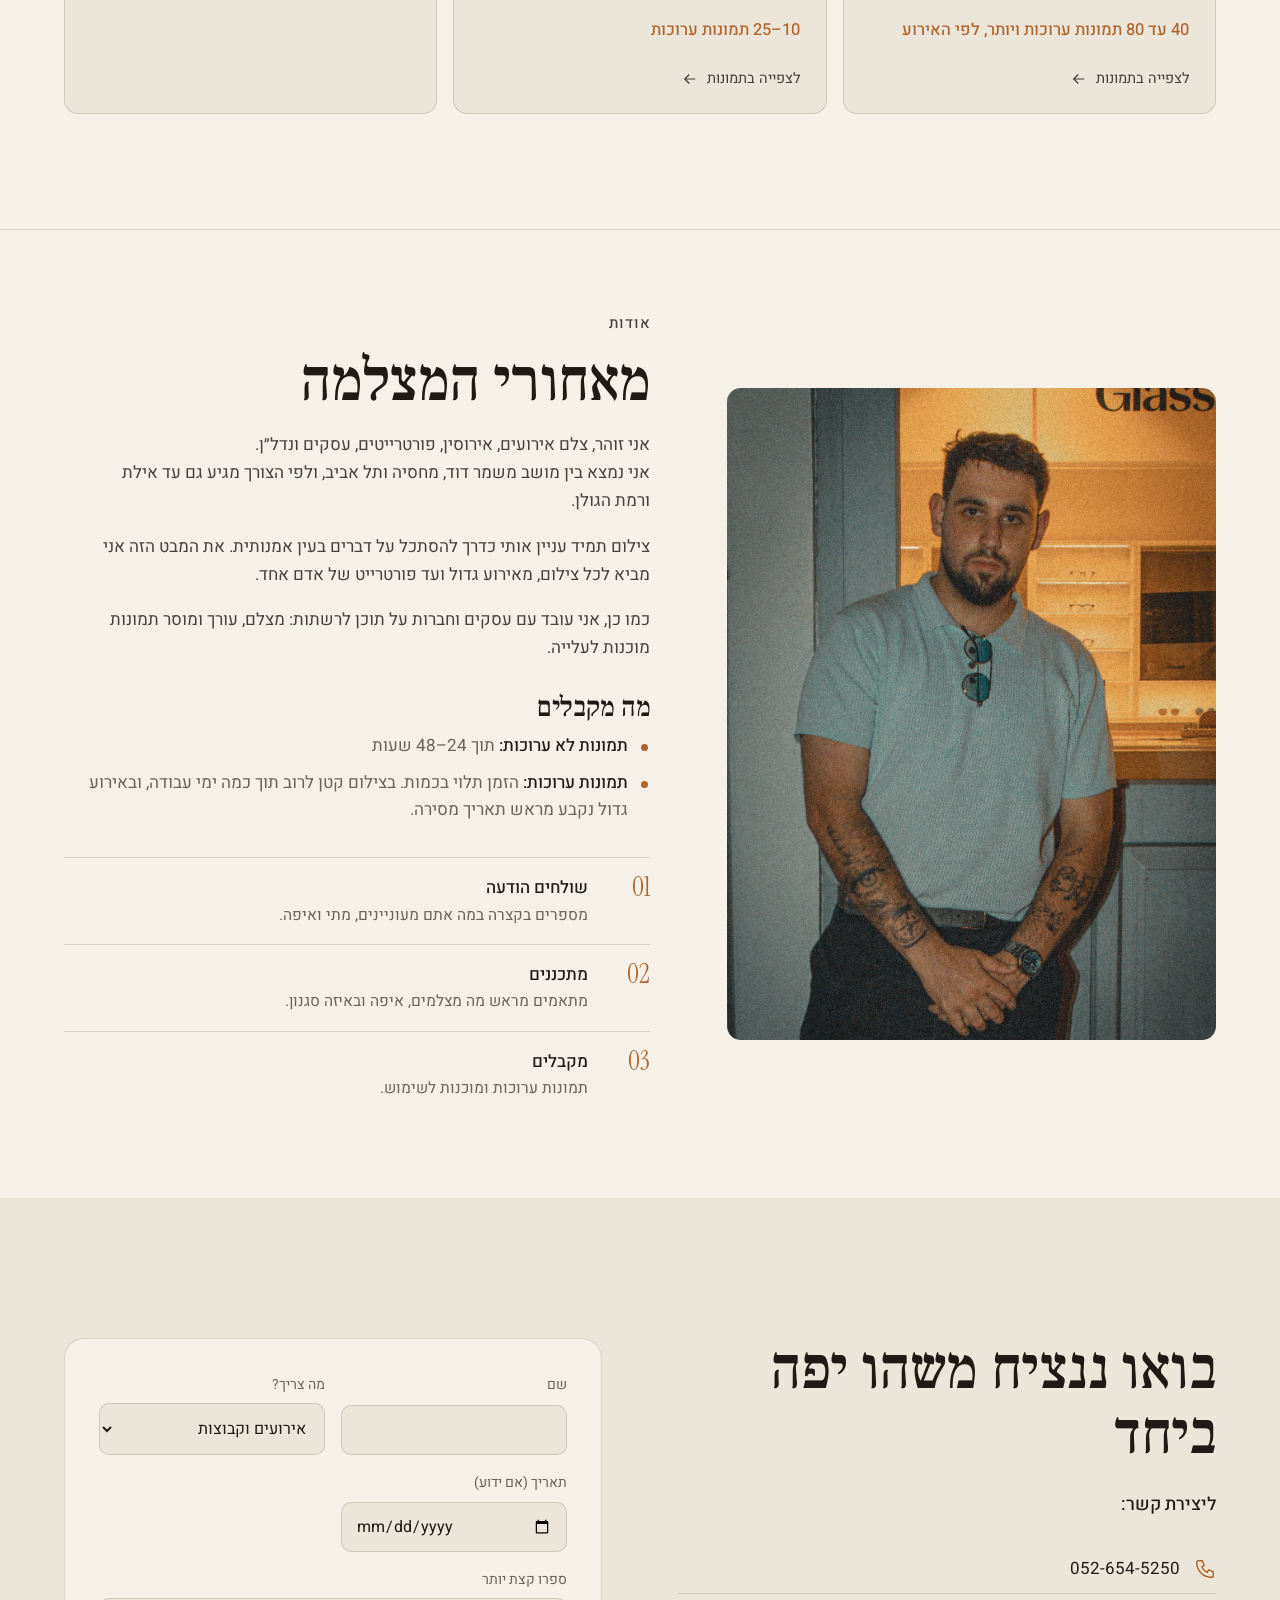
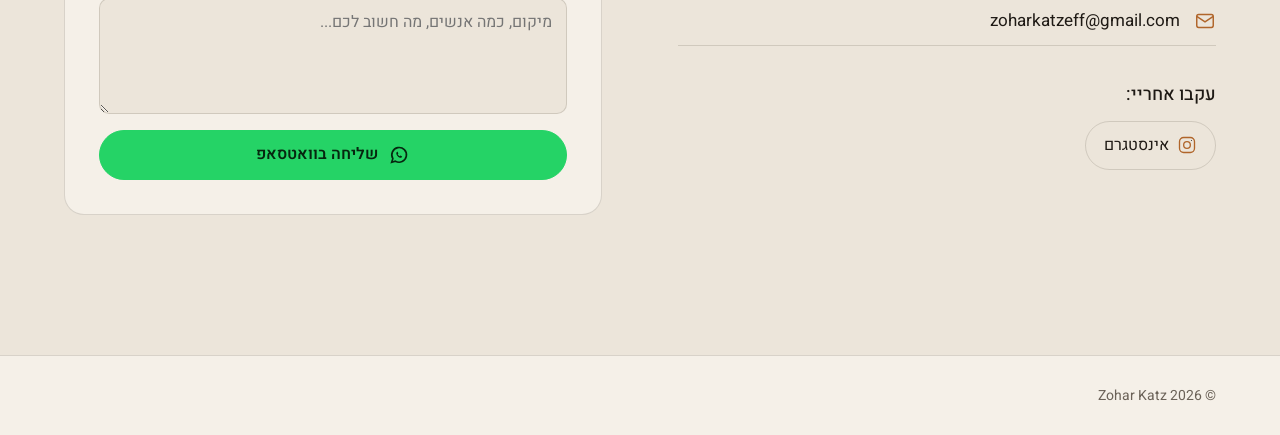
==== commit a38121cc: "Change displayed name to Zohar Katz" ====
--- a/about/index.html
+++ b/about/index.html
@@ -1,6 +1,6 @@
 <!doctype html>
 <html lang="he"><head><meta charset="utf-8">
-<title>זוהר קאצף · צלם</title>
+<title>זוהר כץ · צלם</title>
 <link rel="canonical" href="https://zoharkatzeff.com/">
 <meta name="robots" content="noindex">
 <meta http-equiv="refresh" content="0; url=../#about">
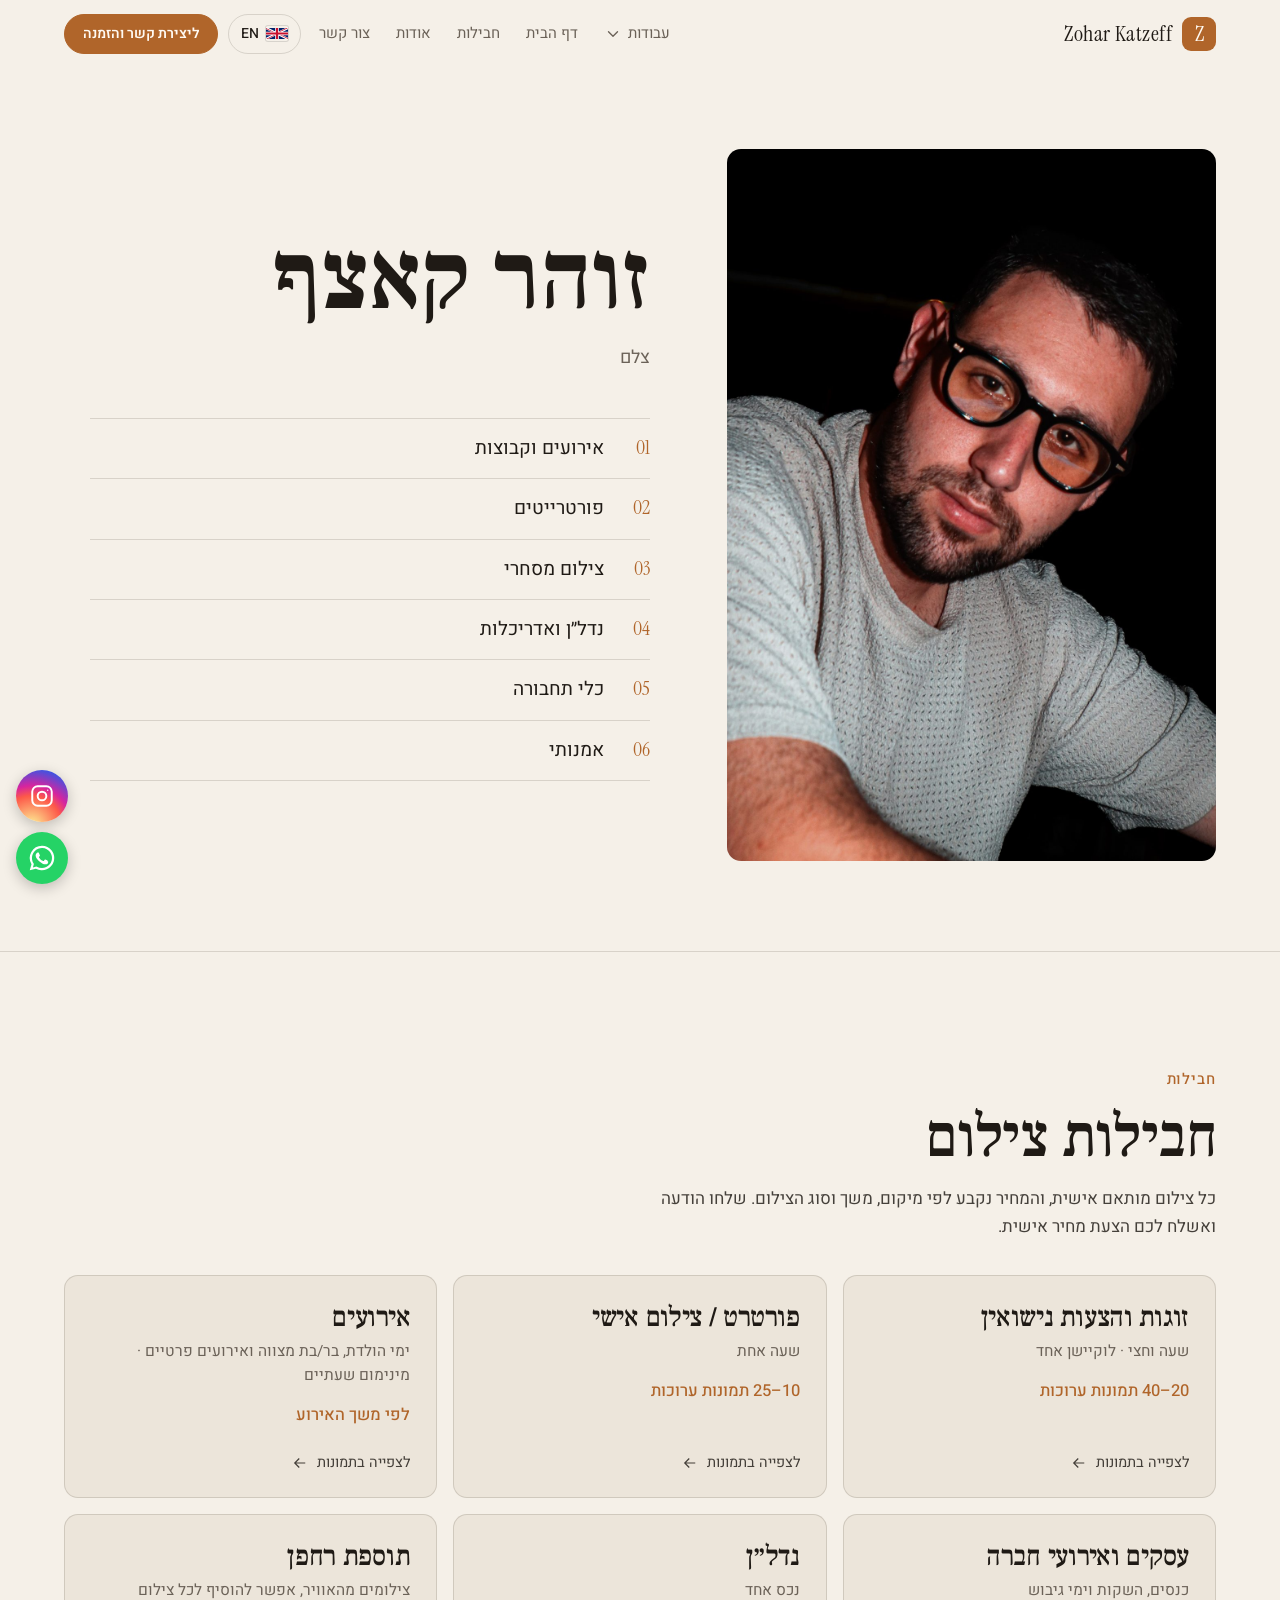
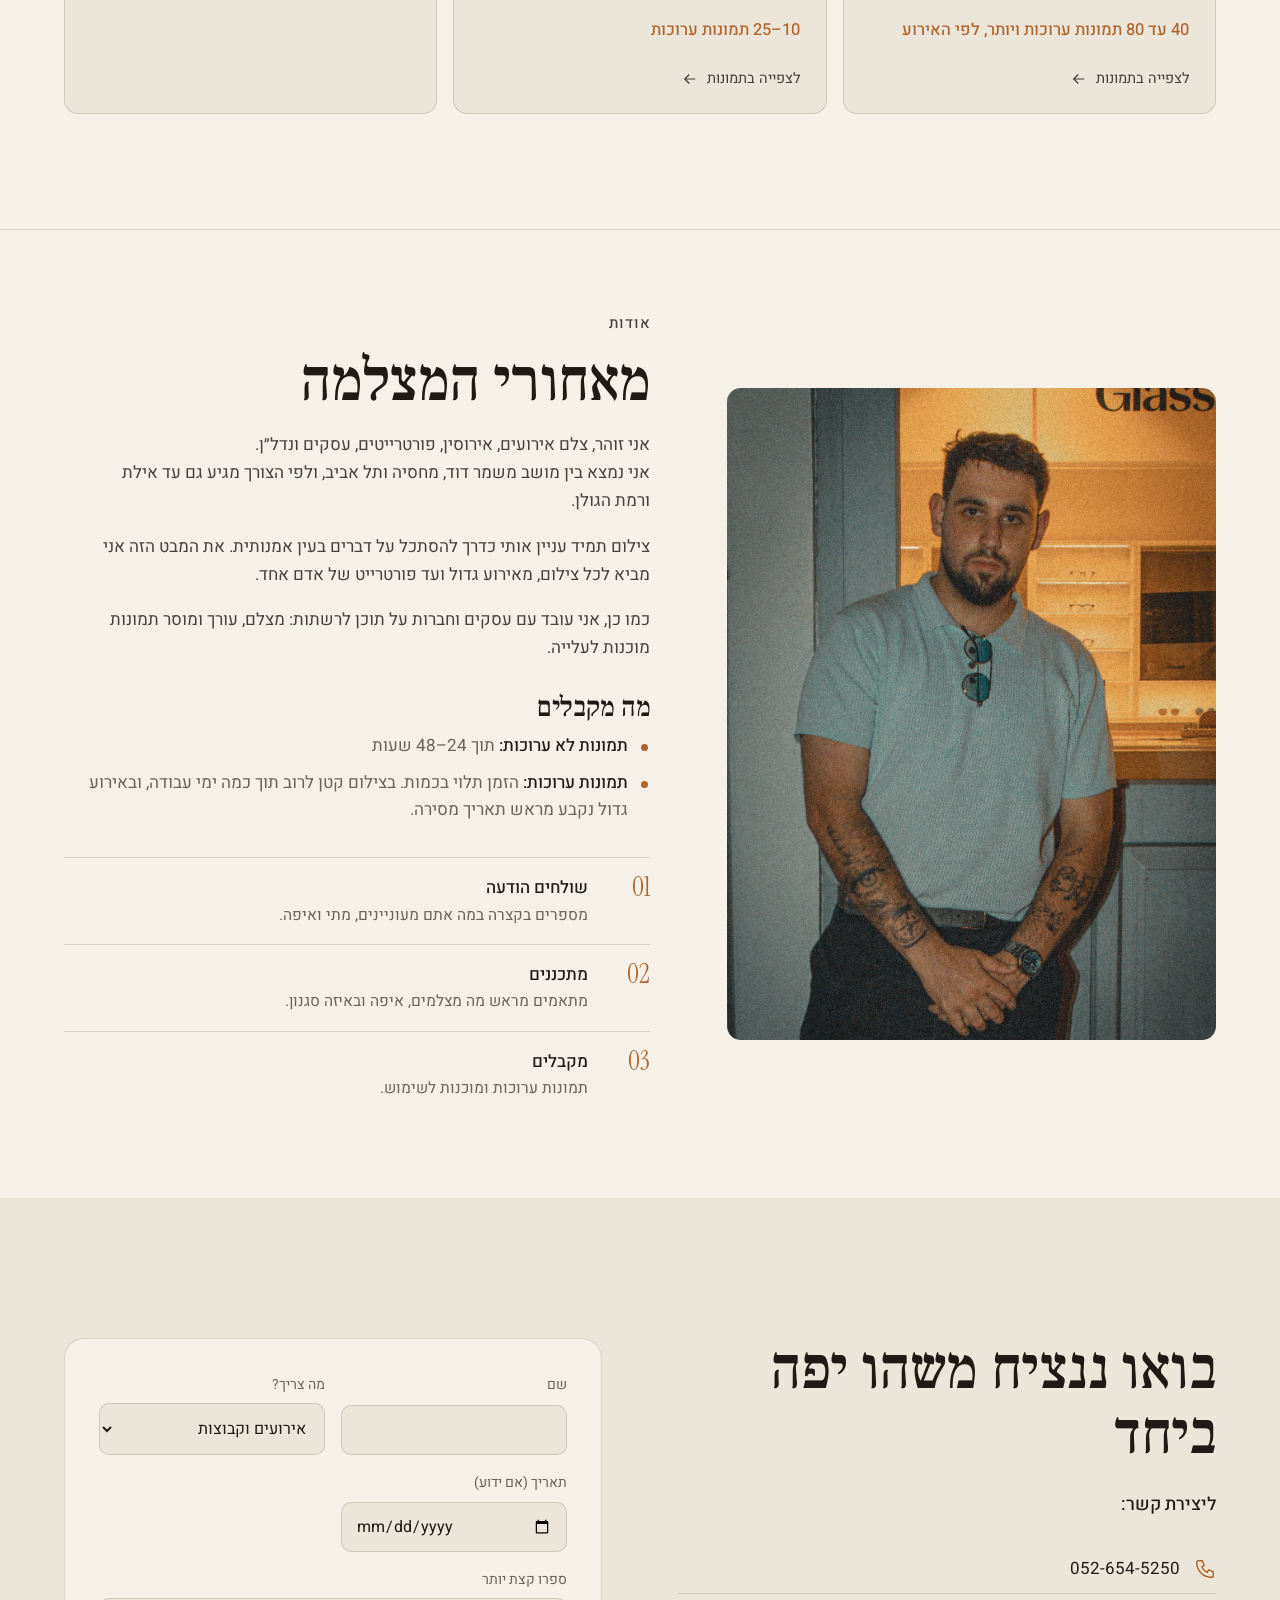
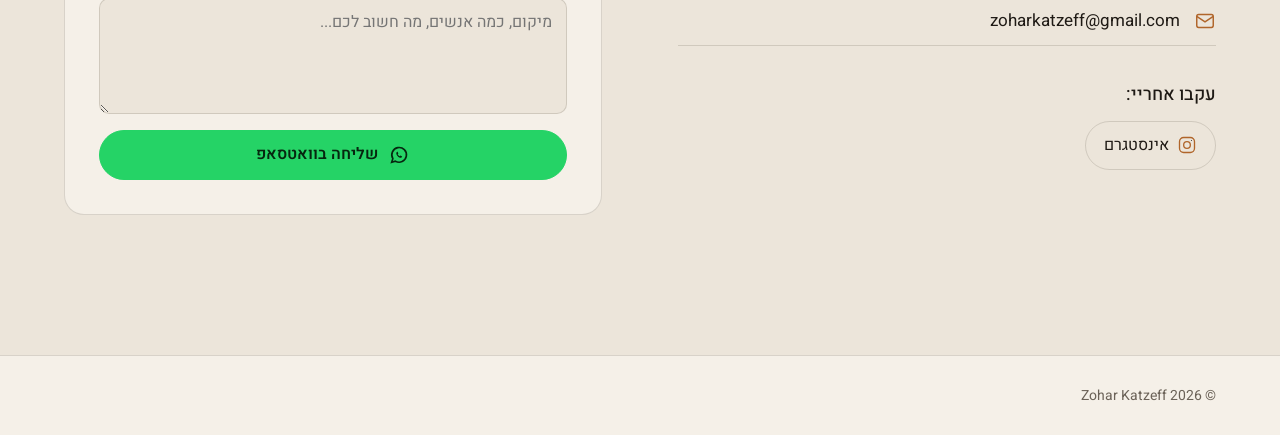
==== commit 038d4b98: "Revert "Change displayed name to Zohar Katz" This reverts commit a38121ccc568a314301ce9ffa4e77e50fe5" ====
--- a/about/index.html
+++ b/about/index.html
@@ -1,6 +1,6 @@
 <!doctype html>
 <html lang="he"><head><meta charset="utf-8">
-<title>זוהר כץ · צלם</title>
+<title>זוהר קאצף · צלם</title>
 <link rel="canonical" href="https://zoharkatzeff.com/">
 <meta name="robots" content="noindex">
 <meta http-equiv="refresh" content="0; url=../#about">
